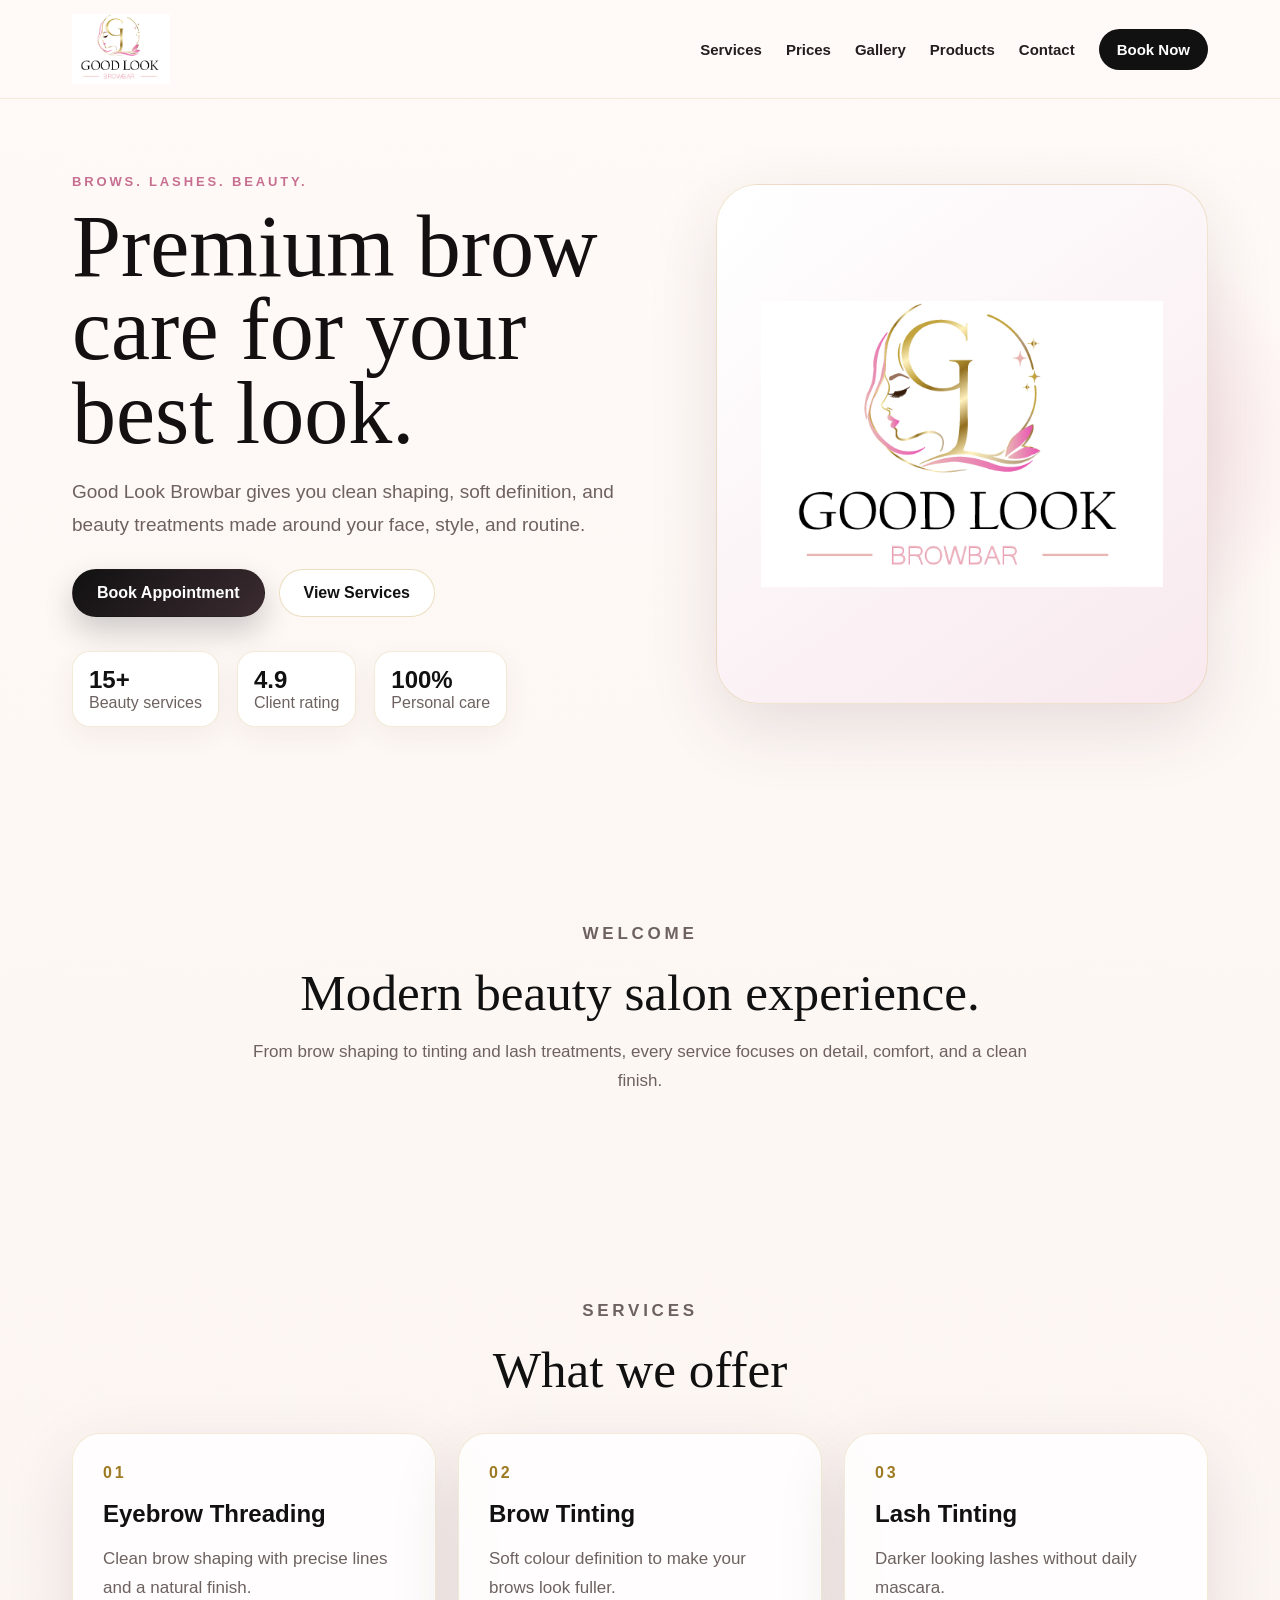
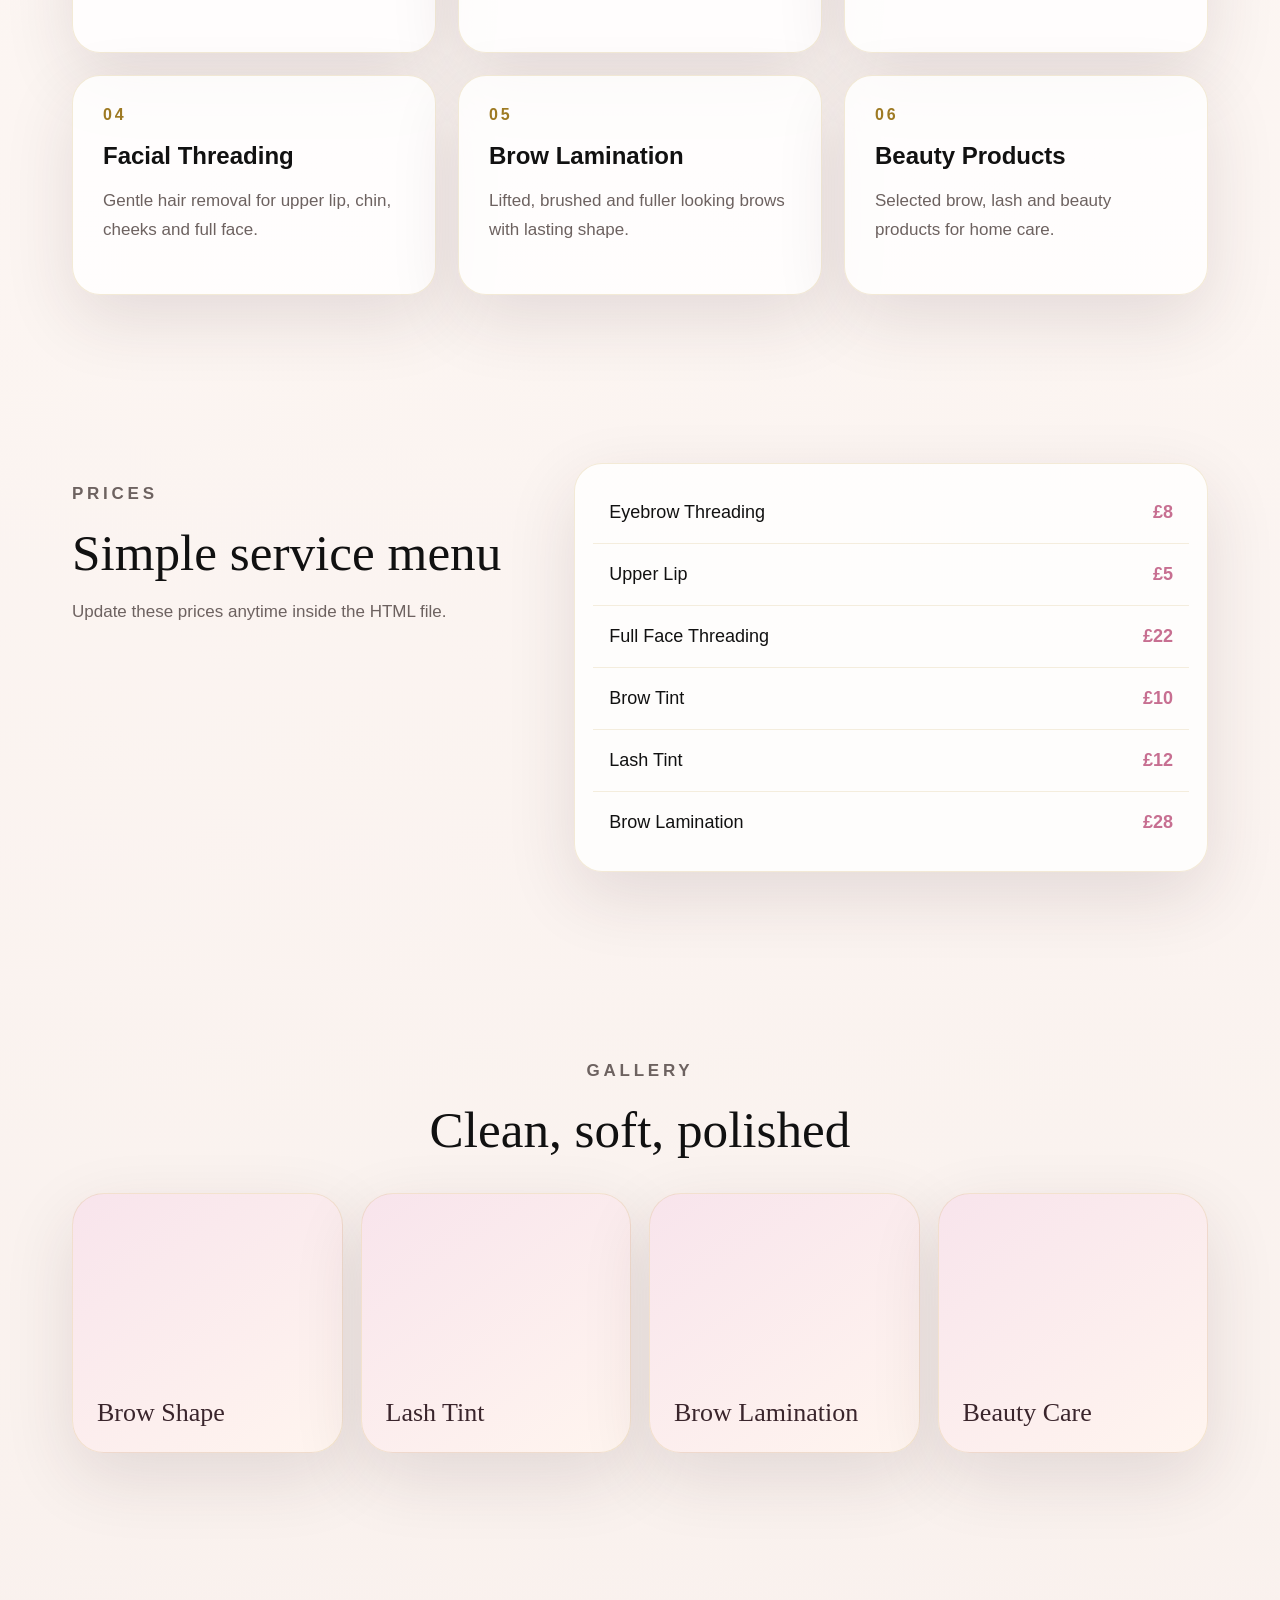
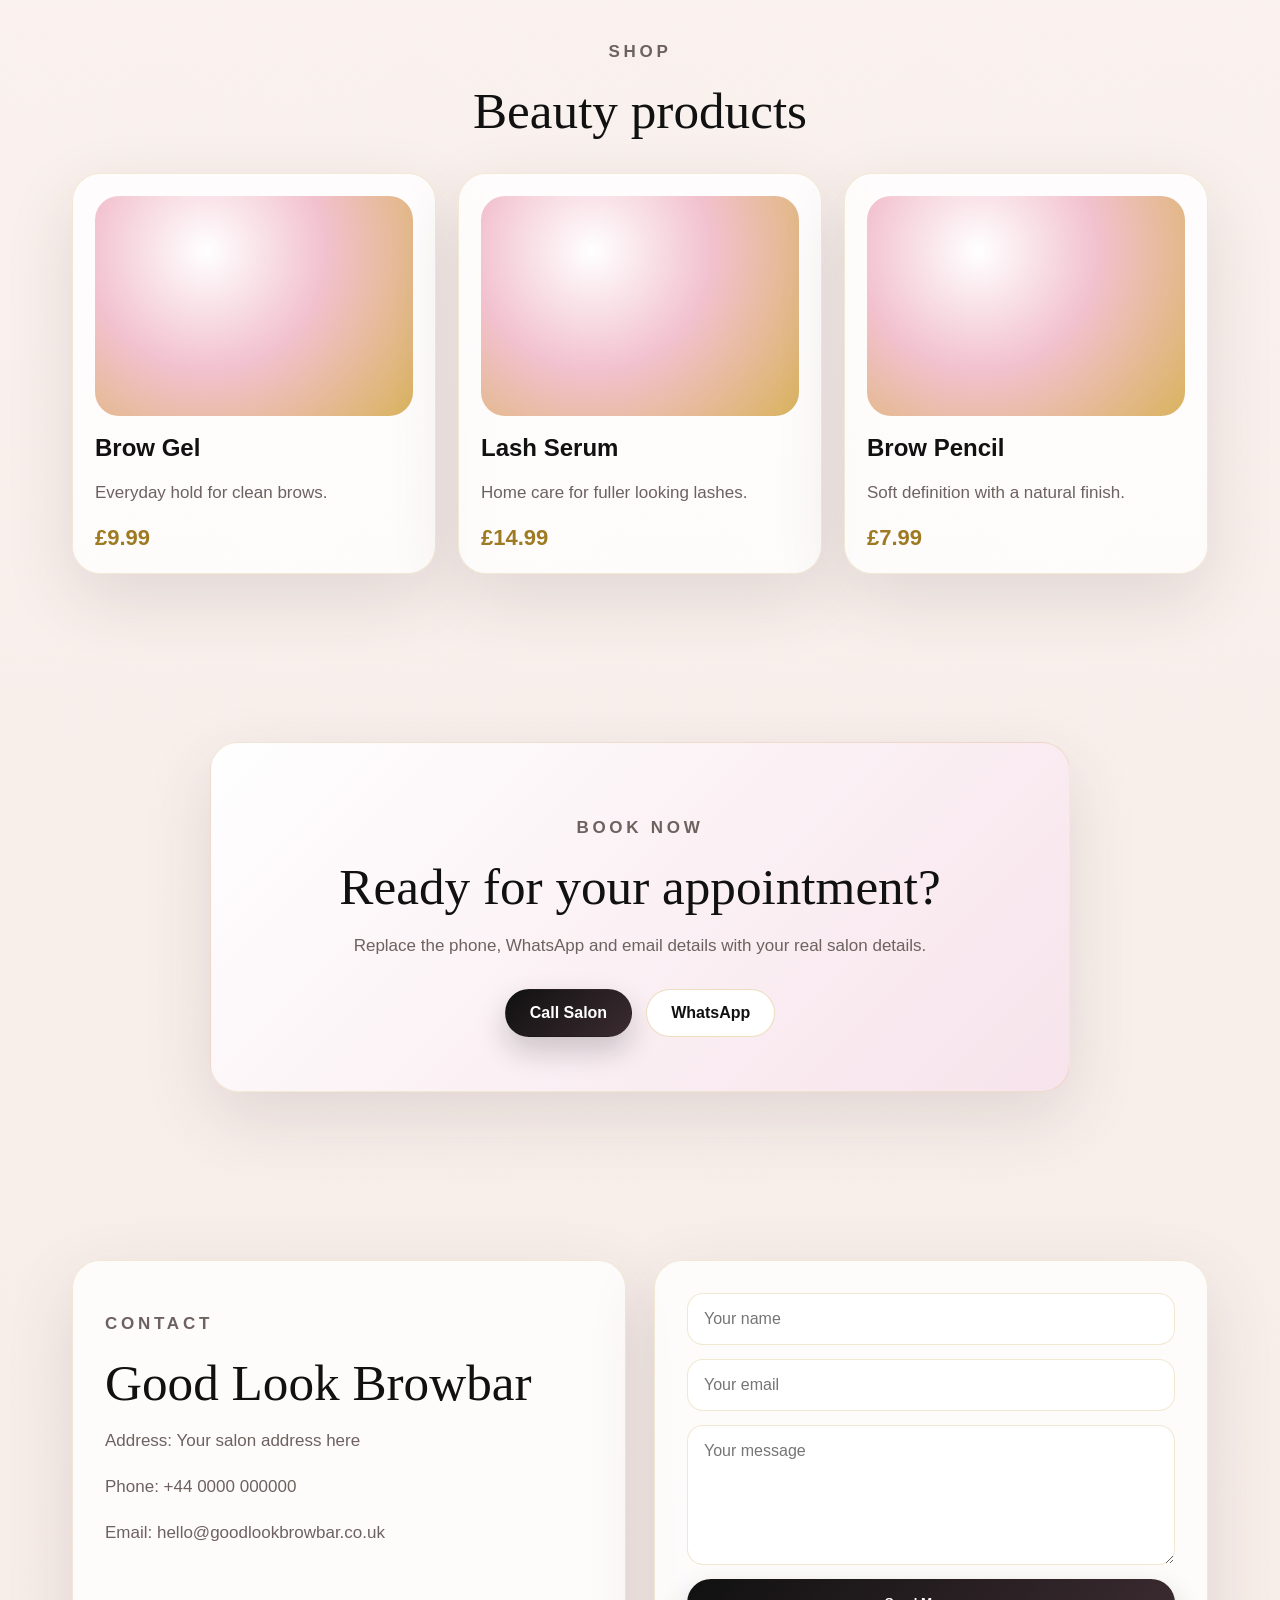
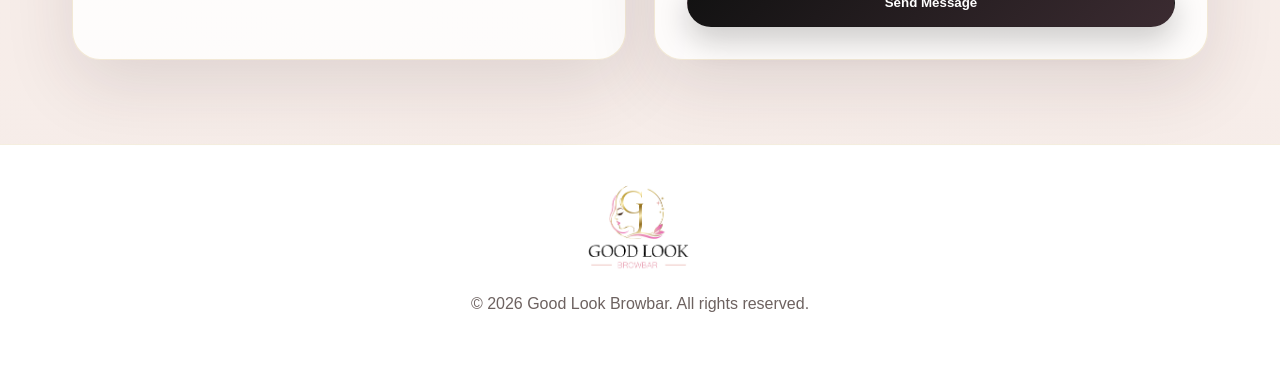
==== index.html @ 424c2d7d "Add files via upload" ====
<!doctype html>
<html lang="en">
<head>
  <meta charset="utf-8" />
  <meta name="viewport" content="width=device-width, initial-scale=1" />
  <title>Good Look Browbar | Brows, Beauty & Lash Services</title>
  <meta name="description" content="Good Look Browbar offers premium brow, lash, threading, tinting and beauty services in a modern salon setting." />
  <meta name="theme-color" content="#f4e8ec" />
  <link rel="icon" href="assets/logo.png" />
  <link rel="stylesheet" href="style.css" />
</head>
<body>
  <header class="site-header" id="top">
    <nav class="nav">
      <a class="brand" href="#top" aria-label="Good Look Browbar home">
        <img src="assets/logo.png" alt="Good Look Browbar logo" />
      </a>
      <button class="menu-btn" id="menuBtn" aria-label="Open menu">☰</button>
      <div class="nav-links" id="navLinks">
        <a href="#services">Services</a>
        <a href="#pricing">Prices</a>
        <a href="#gallery">Gallery</a>
        <a href="#products">Products</a>
        <a href="#contact">Contact</a>
        <a class="nav-cta" href="#booking">Book Now</a>
      </div>
    </nav>
  </header>

  <main>
    <section class="hero">
      <div class="hero-content reveal">
        <p class="eyebrow">Brows. Lashes. Beauty.</p>
        <h1>Premium brow care for your best look.</h1>
        <p class="hero-text">Good Look Browbar gives you clean shaping, soft definition, and beauty treatments made around your face, style, and routine.</p>
        <div class="hero-actions">
          <a class="btn primary" href="#booking">Book Appointment</a>
          <a class="btn secondary" href="#services">View Services</a>
        </div>
        <div class="stats">
          <span><strong>15+</strong> Beauty services</span>
          <span><strong>4.9</strong> Client rating</span>
          <span><strong>100%</strong> Personal care</span>
        </div>
      </div>
      <div class="hero-card reveal">
        <img src="assets/logo.png" alt="Good Look Browbar brand mark" />
        <div class="shine"></div>
      </div>
    </section>

    <section class="section intro reveal">
      <p class="section-tag">Welcome</p>
      <h2>Modern beauty salon experience.</h2>
      <p>From brow shaping to tinting and lash treatments, every service focuses on detail, comfort, and a clean finish.</p>
    </section>

    <section class="section" id="services">
      <div class="section-head reveal">
        <p class="section-tag">Services</p>
        <h2>What we offer</h2>
      </div>
      <div class="cards service-grid">
        <article class="card reveal"><span>01</span><h3>Eyebrow Threading</h3><p>Clean brow shaping with precise lines and a natural finish.</p></article>
        <article class="card reveal"><span>02</span><h3>Brow Tinting</h3><p>Soft colour definition to make your brows look fuller.</p></article>
        <article class="card reveal"><span>03</span><h3>Lash Tinting</h3><p>Darker looking lashes without daily mascara.</p></article>
        <article class="card reveal"><span>04</span><h3>Facial Threading</h3><p>Gentle hair removal for upper lip, chin, cheeks and full face.</p></article>
        <article class="card reveal"><span>05</span><h3>Brow Lamination</h3><p>Lifted, brushed and fuller looking brows with lasting shape.</p></article>
        <article class="card reveal"><span>06</span><h3>Beauty Products</h3><p>Selected brow, lash and beauty products for home care.</p></article>
      </div>
    </section>

    <section class="section split" id="pricing">
      <div class="reveal">
        <p class="section-tag">Prices</p>
        <h2>Simple service menu</h2>
        <p>Update these prices anytime inside the HTML file.</p>
      </div>
      <div class="price-list reveal">
        <div><span>Eyebrow Threading</span><strong>£8</strong></div>
        <div><span>Upper Lip</span><strong>£5</strong></div>
        <div><span>Full Face Threading</span><strong>£22</strong></div>
        <div><span>Brow Tint</span><strong>£10</strong></div>
        <div><span>Lash Tint</span><strong>£12</strong></div>
        <div><span>Brow Lamination</span><strong>£28</strong></div>
      </div>
    </section>

    <section class="section" id="gallery">
      <div class="section-head reveal">
        <p class="section-tag">Gallery</p>
        <h2>Clean, soft, polished</h2>
      </div>
      <div class="gallery-grid">
        <div class="gallery-item reveal">Brow Shape</div>
        <div class="gallery-item reveal">Lash Tint</div>
        <div class="gallery-item reveal">Brow Lamination</div>
        <div class="gallery-item reveal">Beauty Care</div>
      </div>
    </section>

    <section class="section products" id="products">
      <div class="section-head reveal">
        <p class="section-tag">Shop</p>
        <h2>Beauty products</h2>
      </div>
      <div class="cards product-grid">
        <article class="product reveal"><div></div><h3>Brow Gel</h3><p>Everyday hold for clean brows.</p><strong>£9.99</strong></article>
        <article class="product reveal"><div></div><h3>Lash Serum</h3><p>Home care for fuller looking lashes.</p><strong>£14.99</strong></article>
        <article class="product reveal"><div></div><h3>Brow Pencil</h3><p>Soft definition with a natural finish.</p><strong>£7.99</strong></article>
      </div>
    </section>

    <section class="section booking" id="booking">
      <div class="booking-box reveal">
        <p class="section-tag">Book now</p>
        <h2>Ready for your appointment?</h2>
        <p>Replace the phone, WhatsApp and email details with your real salon details.</p>
        <div class="booking-actions">
          <a class="btn primary" href="tel:+440000000000">Call Salon</a>
          <a class="btn secondary" href="https://wa.me/440000000000">WhatsApp</a>
        </div>
      </div>
    </section>

    <section class="section contact" id="contact">
      <div class="contact-card reveal">
        <p class="section-tag">Contact</p>
        <h2>Good Look Browbar</h2>
        <p>Address: Your salon address here</p>
        <p>Phone: +44 0000 000000</p>
        <p>Email: hello@goodlookbrowbar.co.uk</p>
      </div>
      <form class="contact-form reveal">
        <input type="text" placeholder="Your name" aria-label="Your name" />
        <input type="email" placeholder="Your email" aria-label="Your email" />
        <textarea placeholder="Your message" aria-label="Your message"></textarea>
        <button class="btn primary" type="button">Send Message</button>
      </form>
    </section>
  </main>

  <footer>
    <img src="assets/logo.png" alt="Good Look Browbar logo" />
    <p>© <span id="year"></span> Good Look Browbar. All rights reserved.</p>
  </footer>

  <script src="script.js"></script>
</body>
</html>
---- style.css ----
:root{
  --bg:#fffaf7;
  --cream:#f6ece8;
  --rose:#e9a8bc;
  --rose-dark:#c76f91;
  --gold:#c8a34d;
  --gold-dark:#9e7a23;
  --ink:#111111;
  --muted:#6d6260;
  --card:#ffffffcc;
  --shadow:0 24px 70px rgba(60,30,40,.12);
  --radius:28px;
}
*{box-sizing:border-box}
html{scroll-behavior:smooth}
body{margin:0;font-family:Inter,Arial,sans-serif;color:var(--ink);background:linear-gradient(180deg,var(--bg),var(--cream));overflow-x:hidden}
a{text-decoration:none;color:inherit}
.site-header{position:sticky;top:0;z-index:20;background:rgba(255,250,247,.84);backdrop-filter:blur(18px);border-bottom:1px solid rgba(200,163,77,.18)}
.nav{max-width:1180px;margin:auto;display:flex;align-items:center;justify-content:space-between;padding:14px 22px}
.brand img{height:70px;width:auto;display:block}
.nav-links{display:flex;align-items:center;gap:24px;font-size:15px;font-weight:600}
.nav-links a{transition:.25s;color:#251d1f}
.nav-links a:hover{color:var(--rose-dark)}
.nav-cta{background:var(--ink);color:white!important;padding:12px 18px;border-radius:999px}
.menu-btn{display:none;background:none;border:0;font-size:28px}
.hero{max-width:1180px;margin:auto;min-height:720px;display:grid;grid-template-columns:1.1fr .9fr;gap:42px;align-items:center;padding:60px 22px 90px;position:relative}
.hero:before{content:"";position:absolute;width:420px;height:420px;border-radius:50%;background:radial-gradient(circle,rgba(233,168,188,.32),transparent 68%);right:-100px;top:130px;z-index:-1}
.eyebrow,.section-tag{letter-spacing:.22em;text-transform:uppercase;color:var(--rose-dark);font-size:13px;font-weight:800}
h1{font-family:Georgia,serif;font-size:clamp(46px,7vw,88px);line-height:.95;margin:16px 0;color:#140f10;font-weight:500}
.hero-text{max-width:620px;font-size:19px;line-height:1.75;color:var(--muted)}
.hero-actions,.booking-actions{display:flex;gap:14px;flex-wrap:wrap;margin-top:28px}
.btn{display:inline-flex;align-items:center;justify-content:center;min-height:48px;padding:0 24px;border-radius:999px;font-weight:800;border:1px solid transparent;cursor:pointer}
.btn.primary{background:linear-gradient(135deg,var(--ink),#3b2b31);color:#fff;box-shadow:0 14px 30px rgba(17,17,17,.2)}
.btn.secondary{background:#fff;color:var(--ink);border-color:rgba(200,163,77,.35)}
.stats{display:flex;gap:18px;flex-wrap:wrap;margin-top:34px;color:var(--muted)}
.stats span{background:#fff;border:1px solid rgba(200,163,77,.22);border-radius:18px;padding:14px 16px;box-shadow:0 10px 28px rgba(60,30,40,.06)}
.stats strong{color:var(--ink);display:block;font-size:24px}
.hero-card{position:relative;background:linear-gradient(145deg,#fff,#f8e9ee);border-radius:42px;min-height:520px;display:grid;place-items:center;box-shadow:var(--shadow);border:1px solid rgba(200,163,77,.28);overflow:hidden}
.hero-card img{width:min(420px,82%);position:relative;z-index:2}
.shine{position:absolute;width:220px;height:120%;background:linear-gradient(90deg,transparent,rgba(255,255,255,.65),transparent);transform:rotate(22deg);animation:shine 4s infinite;left:-40%}
@keyframes shine{0%{left:-60%}55%,100%{left:120%}}
.section{max-width:1180px;margin:auto;padding:84px 22px}
.intro{text-align:center;max-width:820px}
.intro h2,.section h2{font-family:Georgia,serif;font-size:clamp(34px,4vw,58px);font-weight:500;line-height:1.05;margin:10px 0 18px}
.intro p,.section p{color:var(--muted);font-size:17px;line-height:1.7}
.section-head{text-align:center;margin-bottom:36px}
.cards{display:grid;gap:22px}
.service-grid{grid-template-columns:repeat(3,1fr)}
.card,.product,.contact-card,.contact-form,.booking-box,.price-list{background:var(--card);border:1px solid rgba(200,163,77,.22);border-radius:var(--radius);box-shadow:var(--shadow)}
.card{padding:30px;min-height:220px;transition:.25s}
.card:hover,.product:hover{transform:translateY(-6px)}
.card span{color:var(--gold-dark);font-weight:900;letter-spacing:.18em}
.card h3,.product h3{font-size:24px;margin:18px 0 8px}
.split{display:grid;grid-template-columns:.85fr 1.15fr;gap:34px;align-items:start}
.price-list{padding:18px}
.price-list div{display:flex;justify-content:space-between;gap:20px;padding:20px 16px;border-bottom:1px solid rgba(200,163,77,.18);font-size:18px}
.price-list div:last-child{border-bottom:0}
.price-list strong{color:var(--rose-dark)}
.gallery-grid{display:grid;grid-template-columns:repeat(4,1fr);gap:18px}
.gallery-item{min-height:260px;border-radius:32px;background:linear-gradient(145deg,#f8e4ec,#fff5ef);display:grid;place-items:end start;padding:24px;font-family:Georgia,serif;font-size:26px;color:#3a252c;box-shadow:var(--shadow);border:1px solid rgba(200,163,77,.2)}
.product-grid{grid-template-columns:repeat(3,1fr)}
.product{padding:22px}
.product div{height:220px;border-radius:24px;background:radial-gradient(circle at 35% 25%,#fff,#f2c1cf 45%,#d9b35d);margin-bottom:18px}
.product strong{font-size:22px;color:var(--gold-dark)}
.booking{text-align:center}
.booking-box{padding:54px;max-width:860px;margin:auto;background:linear-gradient(135deg,#fff,#f7e3eb)}
.booking-actions{justify-content:center}
.contact{display:grid;grid-template-columns:1fr 1fr;gap:28px}
.contact-card,.contact-form{padding:32px}
.contact-form{display:grid;gap:14px}
input,textarea{width:100%;border:1px solid rgba(200,163,77,.25);border-radius:16px;padding:16px;font:inherit;background:#fff}
textarea{min-height:140px;resize:vertical}
footer{text-align:center;padding:40px 22px;background:#fff;border-top:1px solid rgba(200,163,77,.18)}
footer img{height:90px}
footer p{color:var(--muted)}
.reveal{opacity:0;transform:translateY(24px);transition:opacity .7s ease,transform .7s ease}
.reveal.show{opacity:1;transform:none}
@media (max-width:900px){
  .menu-btn{display:block}
  .nav-links{position:absolute;left:18px;right:18px;top:92px;display:none;flex-direction:column;background:white;border-radius:22px;padding:22px;box-shadow:var(--shadow)}
  .nav-links.open{display:flex}
  .hero,.split,.contact{grid-template-columns:1fr}
  .hero{min-height:auto;padding-top:34px}
  .hero-card{min-height:380px}
  .service-grid,.product-grid,.gallery-grid{grid-template-columns:1fr}
  .brand img{height:58px}
}
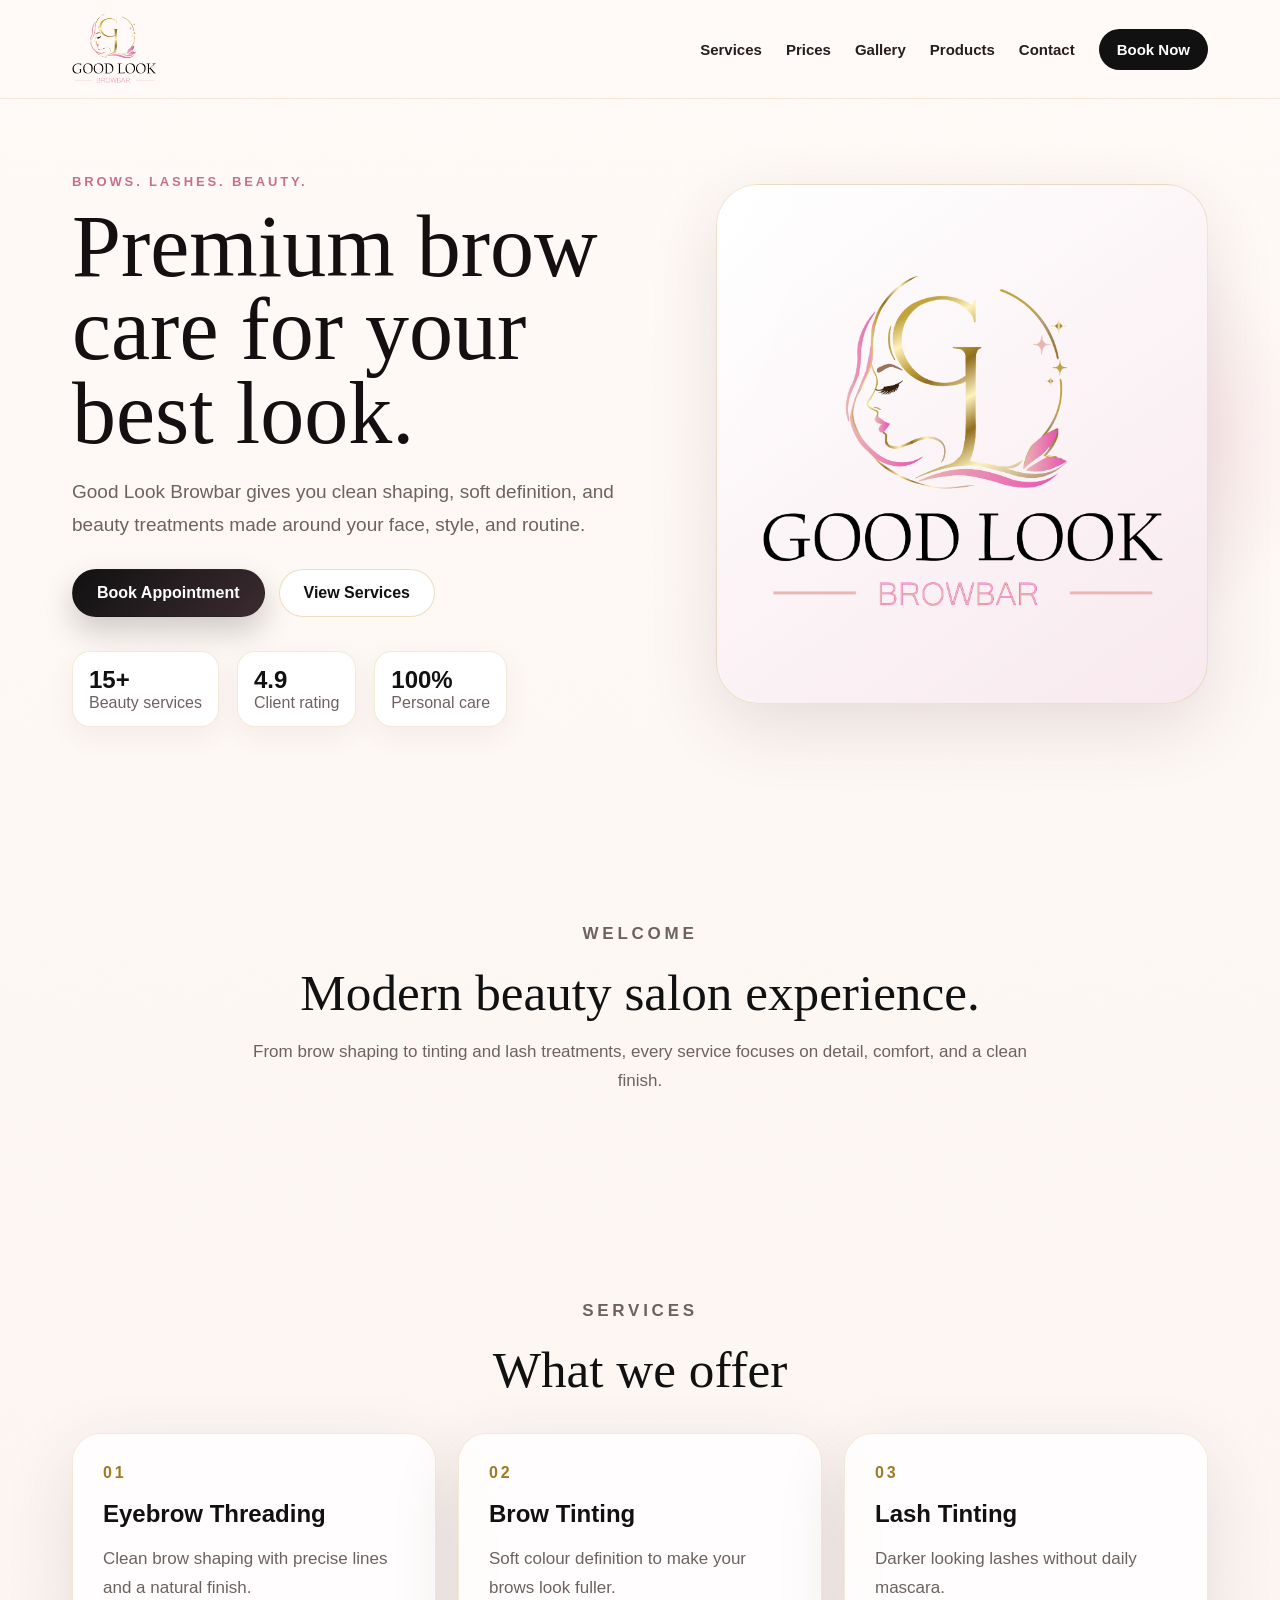
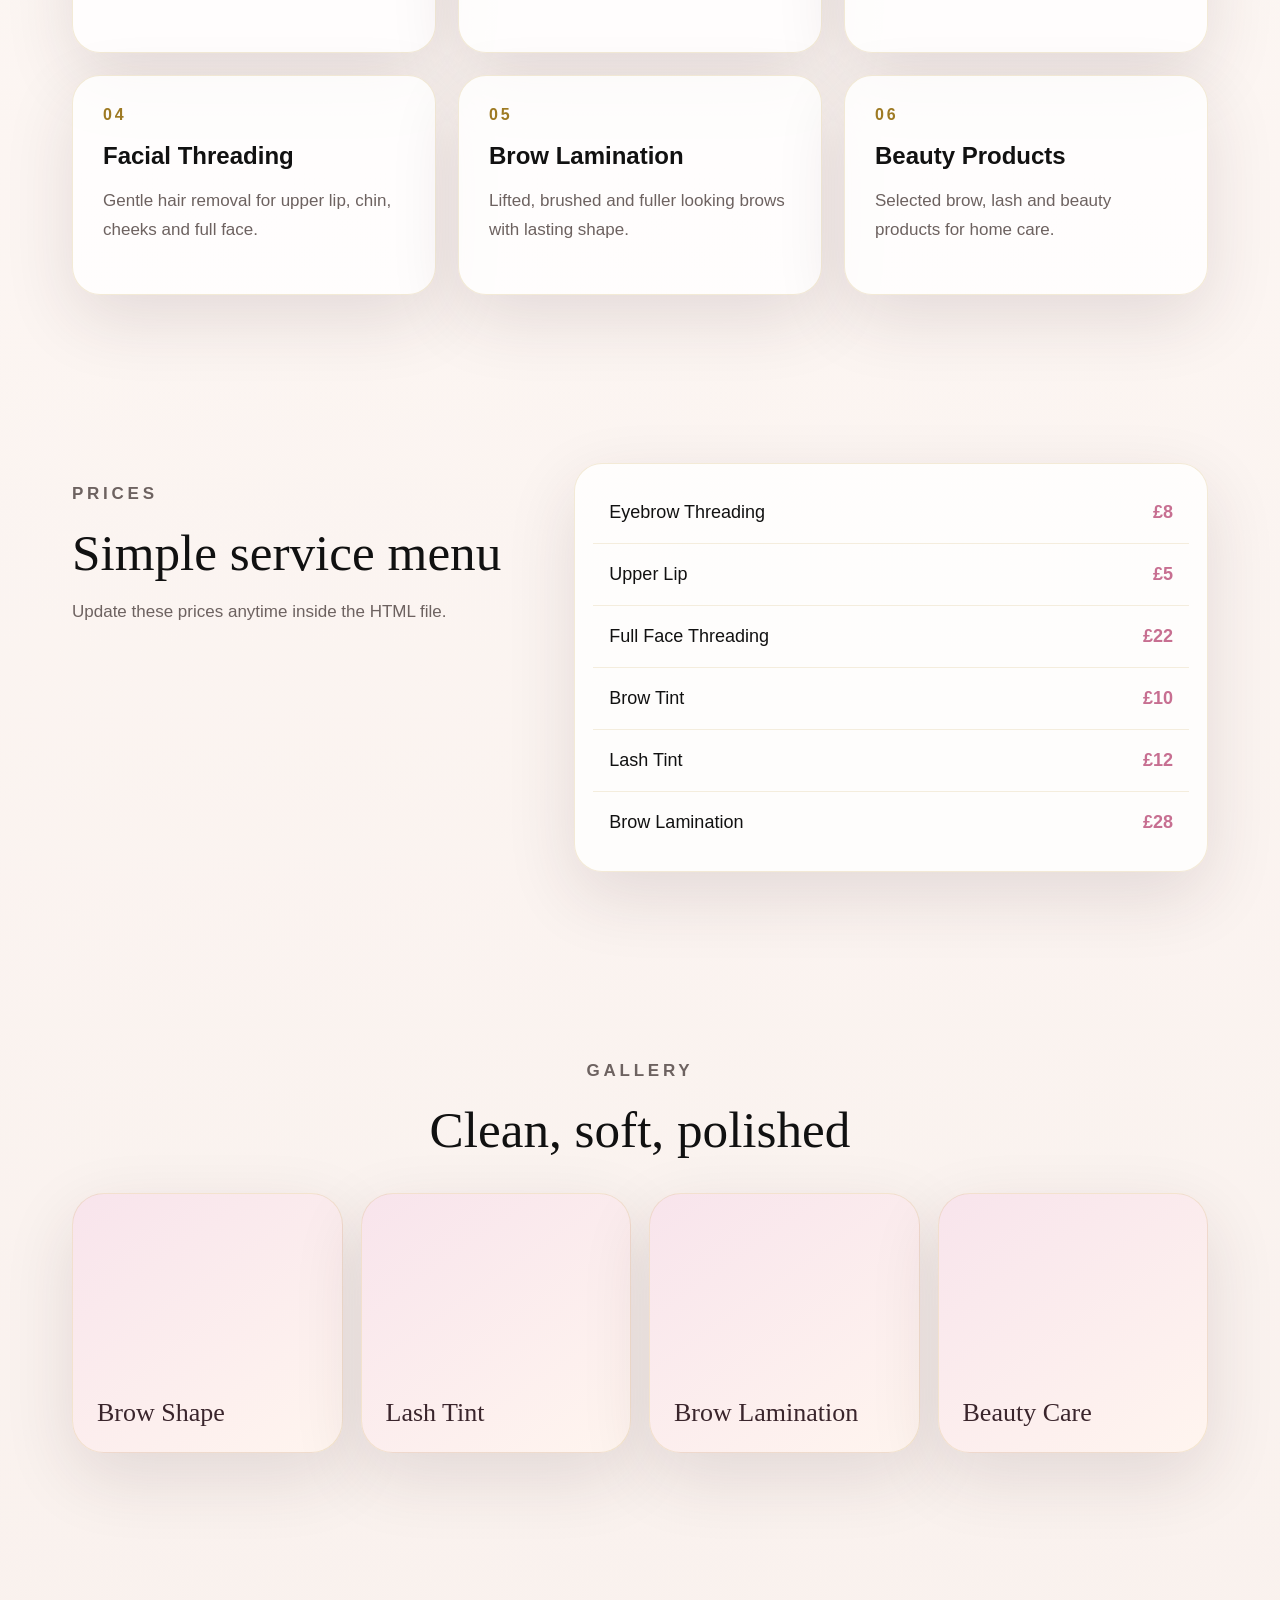
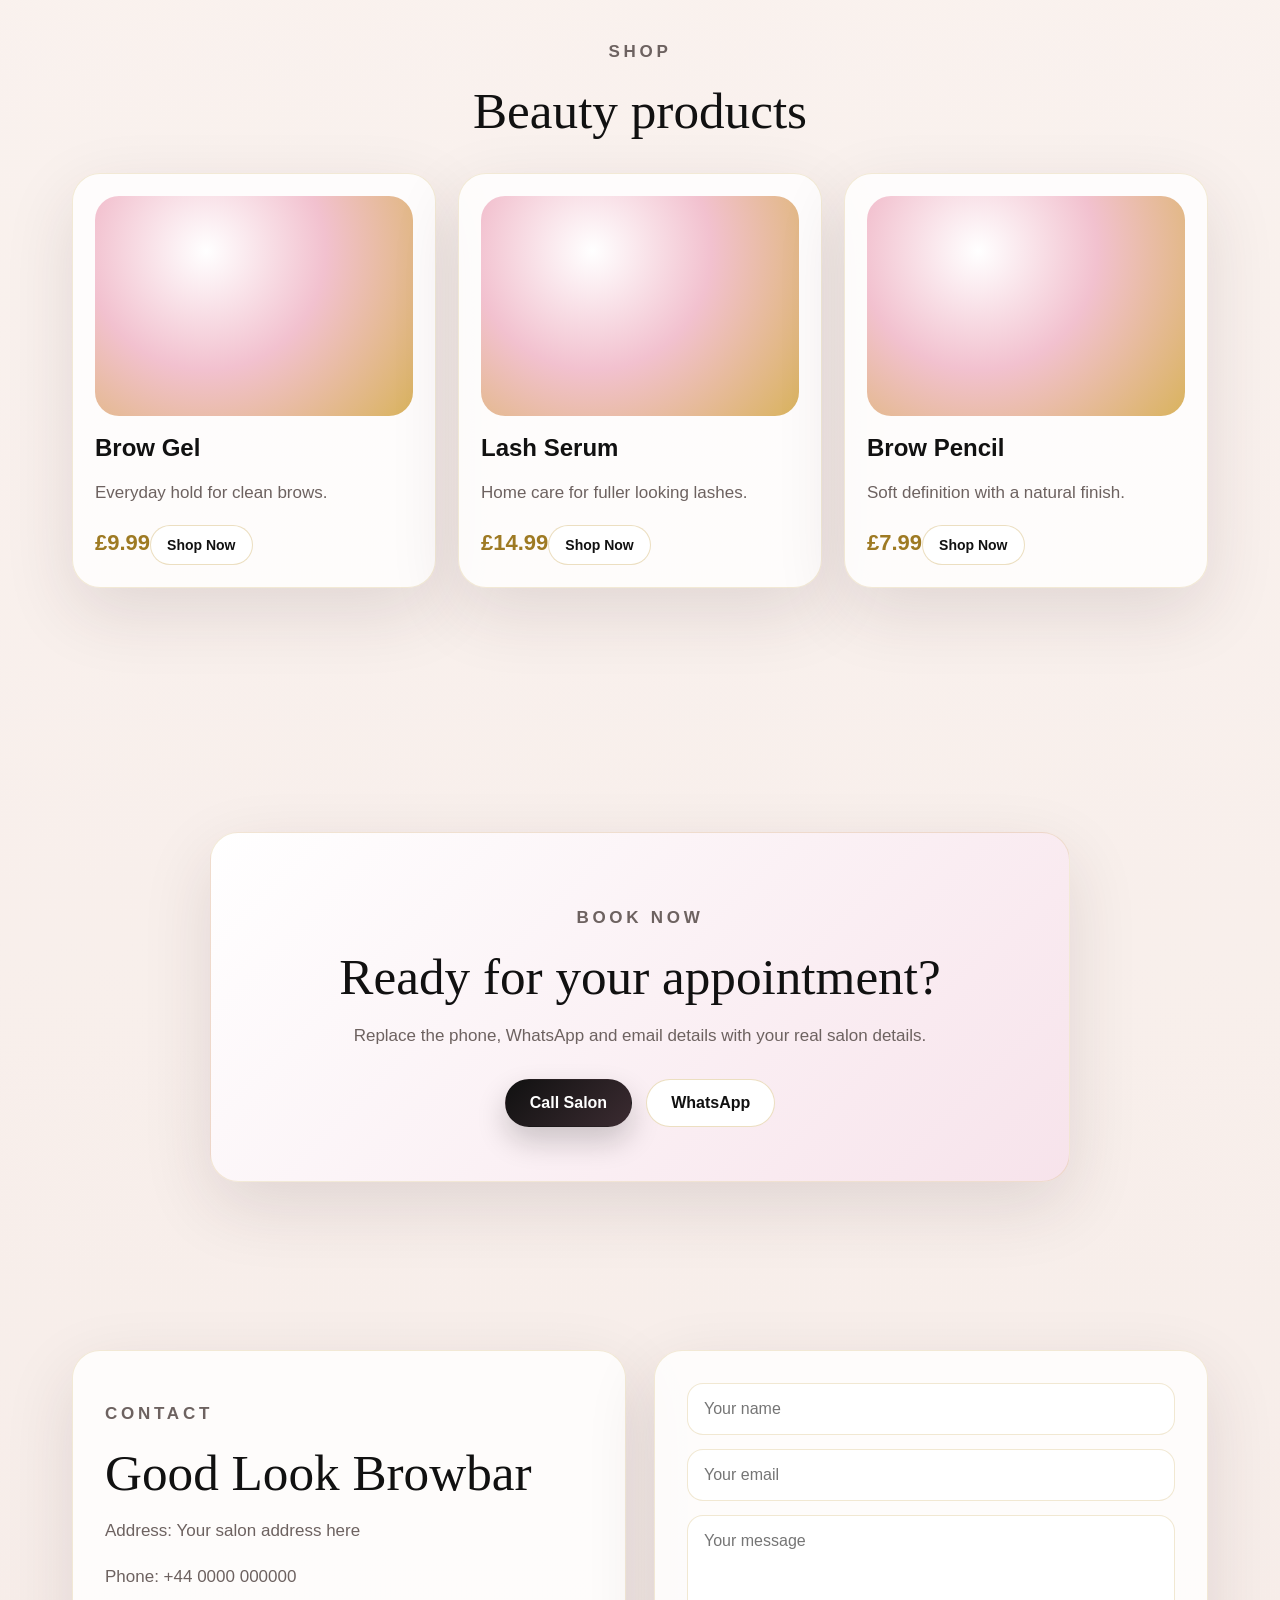
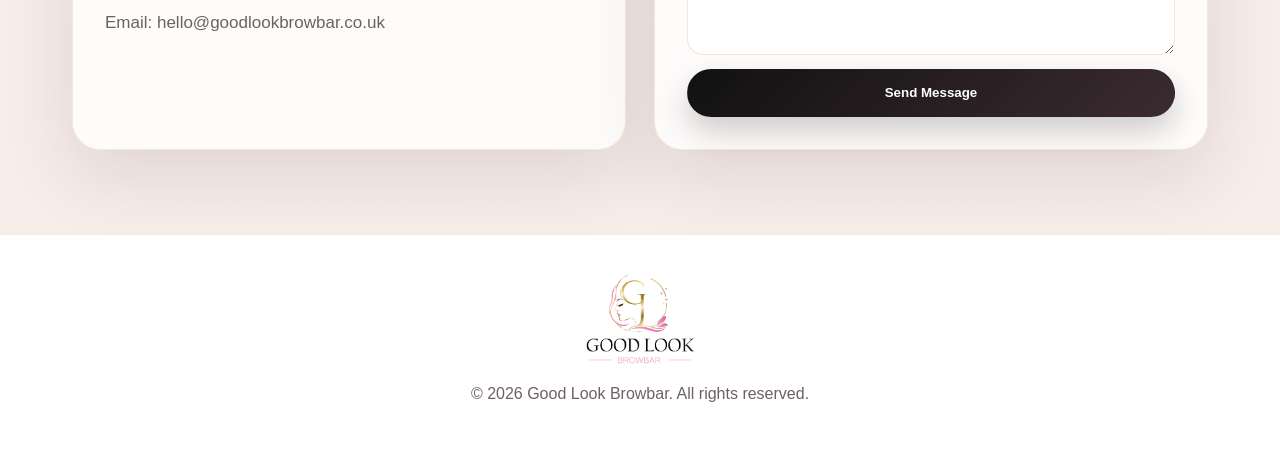
==== commit f20797a2: "Add files via upload" ====
--- a/index.html
+++ b/index.html
@@ -20,7 +20,7 @@
         <a href="#services">Services</a>
         <a href="#pricing">Prices</a>
         <a href="#gallery">Gallery</a>
-        <a href="#products">Products</a>
+        <a href="products.html">Products</a>
         <a href="#contact">Contact</a>
         <a class="nav-cta" href="#booking">Book Now</a>
       </div>
@@ -105,10 +105,11 @@
         <h2>Beauty products</h2>
       </div>
       <div class="cards product-grid">
-        <article class="product reveal"><div></div><h3>Brow Gel</h3><p>Everyday hold for clean brows.</p><strong>£9.99</strong></article>
-        <article class="product reveal"><div></div><h3>Lash Serum</h3><p>Home care for fuller looking lashes.</p><strong>£14.99</strong></article>
-        <article class="product reveal"><div></div><h3>Brow Pencil</h3><p>Soft definition with a natural finish.</p><strong>£7.99</strong></article>
+        <article class="product reveal"><div></div><h3>Brow Gel</h3><p>Everyday hold for clean brows.</p><strong>£9.99</strong><a class="btn secondary small" href="products.html">Shop Now</a></article>
+        <article class="product reveal"><div></div><h3>Lash Serum</h3><p>Home care for fuller looking lashes.</p><strong>£14.99</strong><a class="btn secondary small" href="products.html">Shop Now</a></article>
+        <article class="product reveal"><div></div><h3>Brow Pencil</h3><p>Soft definition with a natural finish.</p><strong>£7.99</strong><a class="btn secondary small" href="products.html">Shop Now</a></article>
       </div>
+      <div class="center reveal"><a class="btn primary" href="products.html">View Full Shop</a></div>
     </section>
 
     <section class="section booking" id="booking">
--- a/style.css
+++ b/style.css
@@ -85,3 +85,12 @@
   .service-grid,.product-grid,.gallery-grid{grid-template-columns:1fr}
   .brand img{height:58px}
 }
+.page-hero{max-width:980px;margin:auto;text-align:center;padding:90px 22px 34px}
+.page-hero h1{font-size:clamp(42px,6vw,72px)}
+.center{text-align:center;margin-top:28px}.small{min-height:40px;padding:0 16px;font-size:14px}.full{width:100%}
+.shop-layout{display:grid;grid-template-columns:1fr 380px;gap:26px;align-items:start}.shop-grid{grid-template-columns:repeat(2,1fr)}
+.product-image{display:grid;place-items:center;text-align:center;color:#6b3c4d;font-weight:900;letter-spacing:.08em;text-transform:uppercase}
+.cart-panel,.admin-card{background:var(--card);border:1px solid rgba(200,163,77,.22);border-radius:var(--radius);box-shadow:var(--shadow);padding:24px}.cart-panel{position:sticky;top:110px}
+.cart-items{display:grid;gap:12px;margin:18px 0}.empty{background:#fff;border-radius:16px;padding:16px}.cart-line{display:flex;align-items:center;justify-content:space-between;gap:12px;background:#fff;border:1px solid rgba(200,163,77,.18);border-radius:18px;padding:14px}.cart-line span{display:block;color:var(--muted);font-size:14px;margin-top:4px}.cart-line button,.table-btn{border:0;background:#f7e3eb;border-radius:999px;width:34px;height:34px;font-size:18px;cursor:pointer}.coupon-row{display:grid;grid-template-columns:1fr auto;gap:10px}.coupon-help{font-size:13px!important;margin:8px 0 14px}.cart-totals{display:grid;gap:10px;margin:16px 0}.cart-totals div{display:flex;justify-content:space-between;border-bottom:1px solid rgba(200,163,77,.18);padding-bottom:9px}.checkout-form,.admin-form{display:grid;gap:12px}.checkout-form h3{margin-top:18px}.bank-box{background:#fff6f8;border:1px solid rgba(233,168,188,.55);border-radius:18px;padding:14px}.bank-box p{margin:4px 0;font-size:14px!important}.agree{display:flex;gap:10px;align-items:flex-start;color:var(--muted);font-size:14px}.agree input{width:auto;margin-top:4px}.form-message{font-weight:800;color:var(--rose-dark)}
+.admin-grid{display:grid;grid-template-columns:.8fr 1.2fr;gap:24px}.admin-card.wide{grid-column:1/-1}.table-wrap{overflow:auto}table{width:100%;border-collapse:collapse;background:#fff;border-radius:18px;overflow:hidden}th,td{padding:14px;border-bottom:1px solid rgba(200,163,77,.18);text-align:left;vertical-align:top}th{background:#fff6f8;color:#6b3c4d}small{color:var(--muted)}.pill{display:inline-flex;padding:6px 12px;background:#f7e3eb;border-radius:999px;color:#9e4766;font-weight:800}.table-btn{width:auto;padding:0 14px;font-size:13px;font-weight:800}
+@media (max-width:1000px){.shop-layout,.admin-grid{grid-template-columns:1fr}.shop-grid{grid-template-columns:1fr}.cart-panel{position:static}}
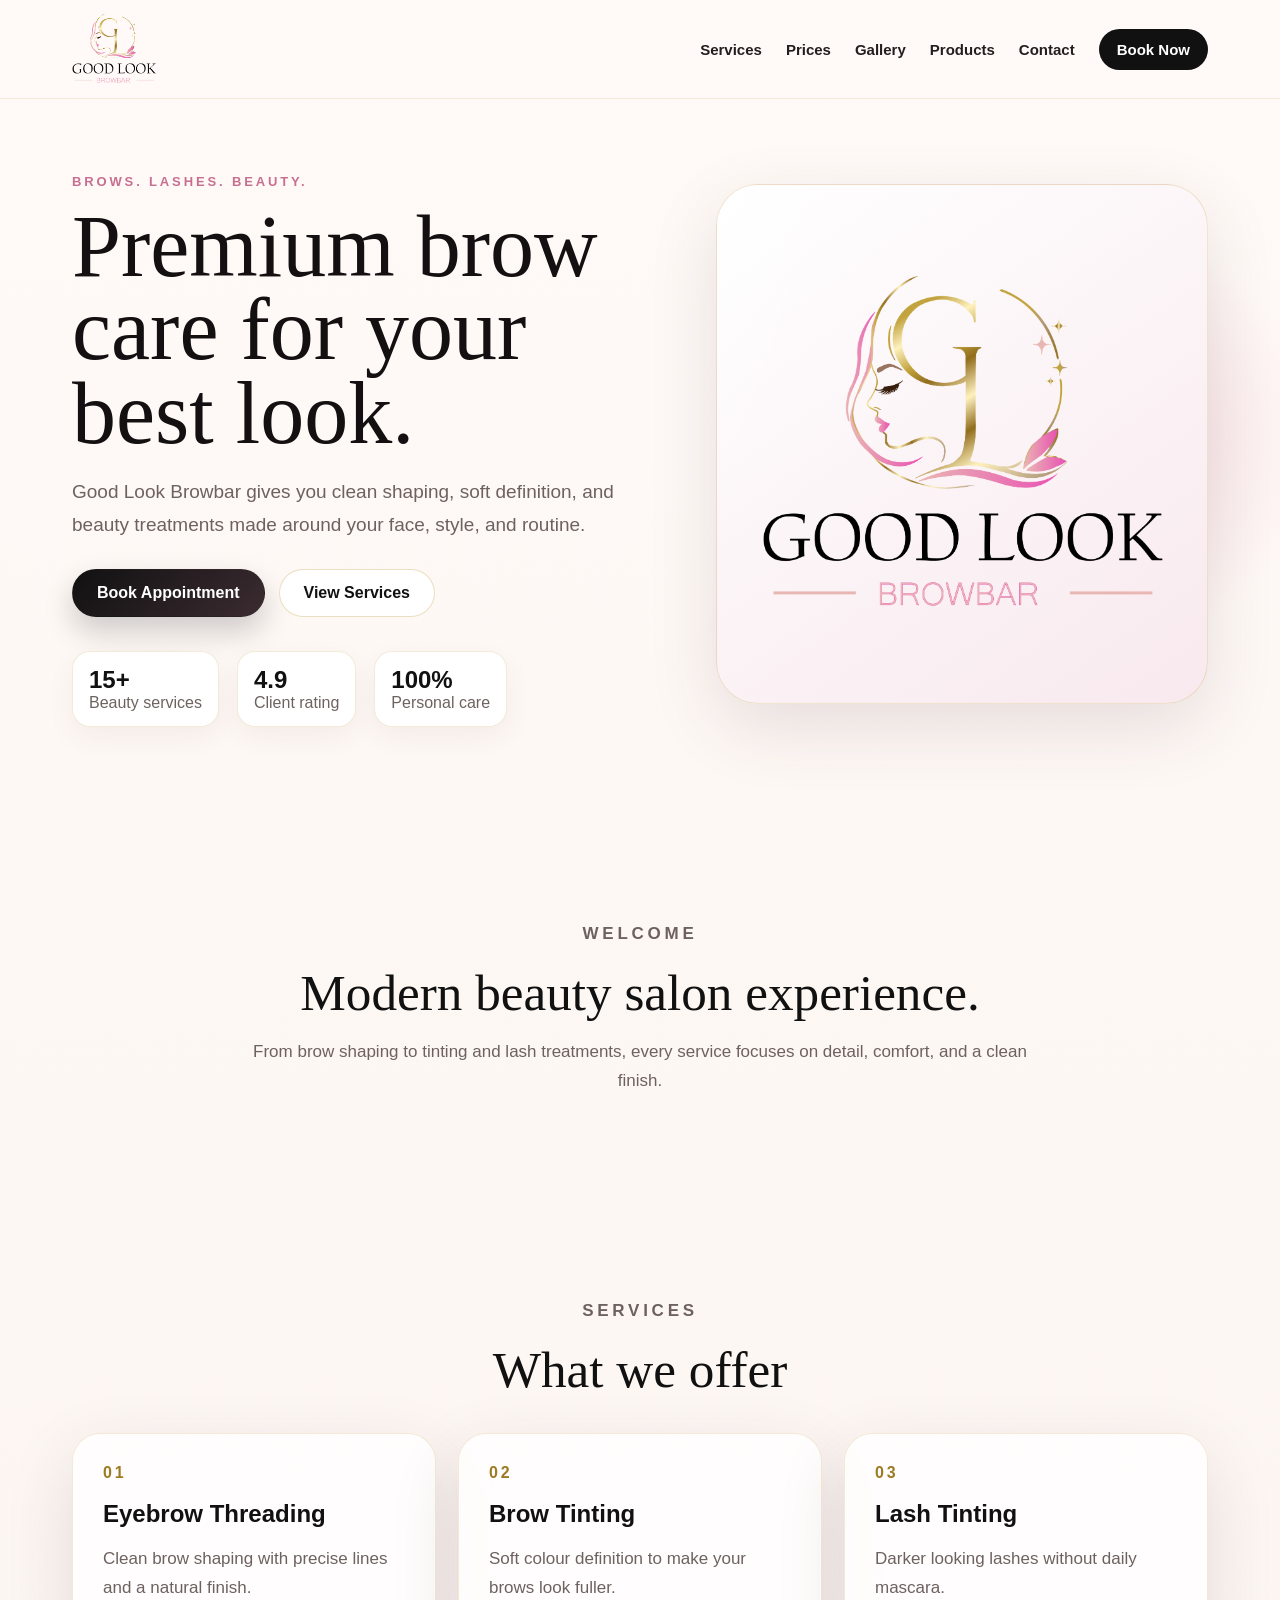
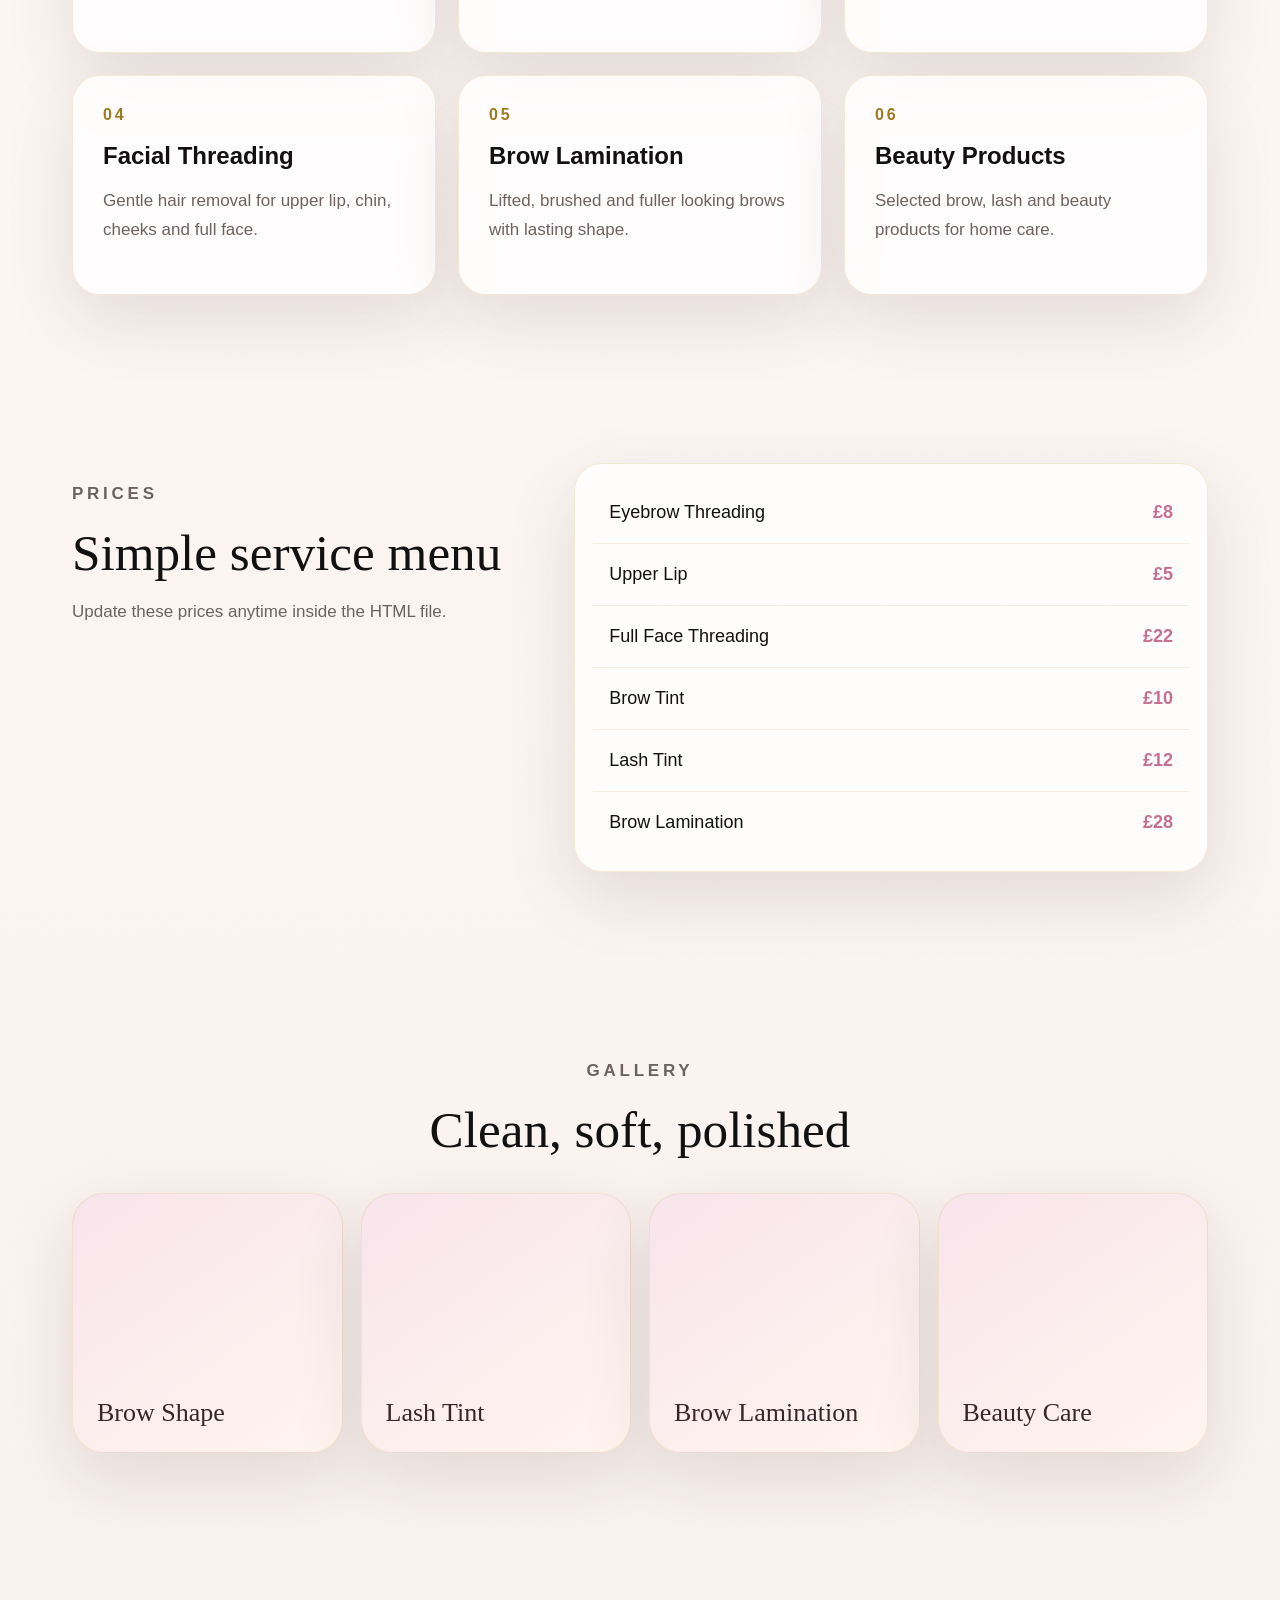
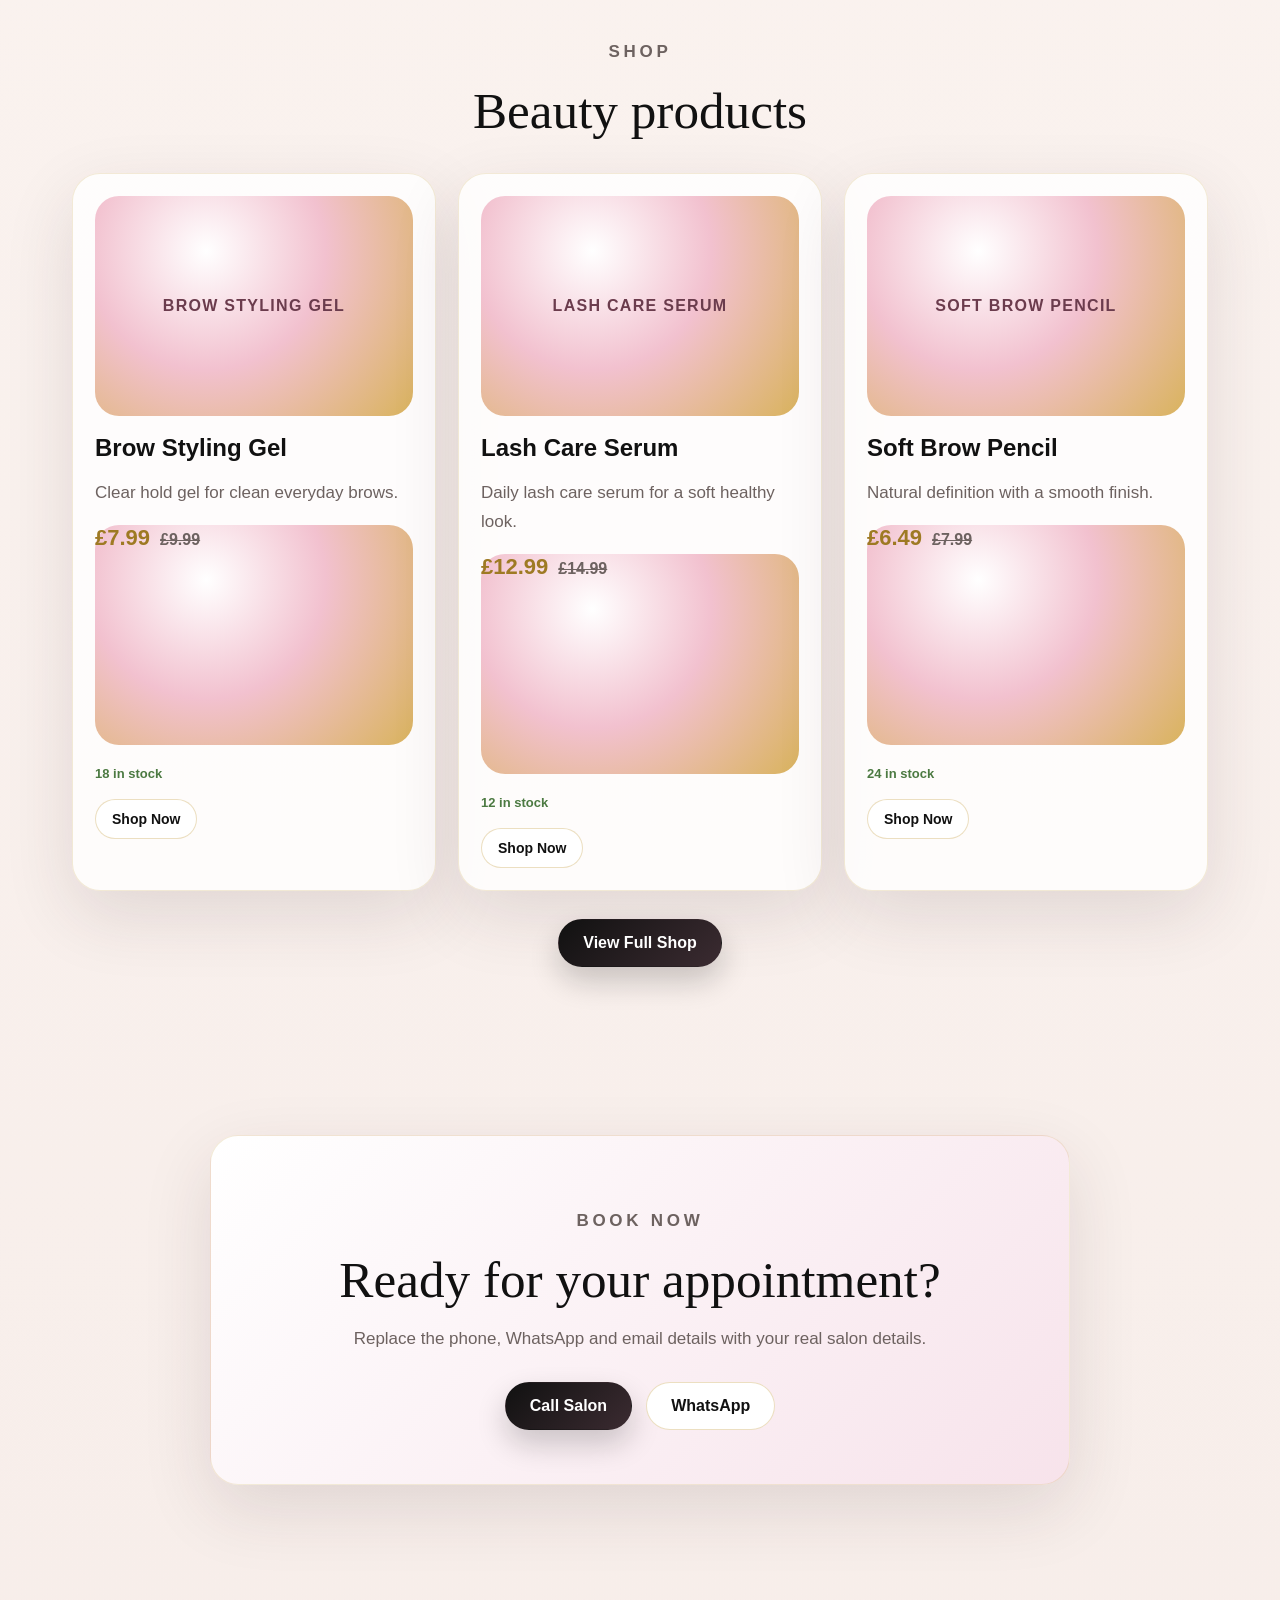
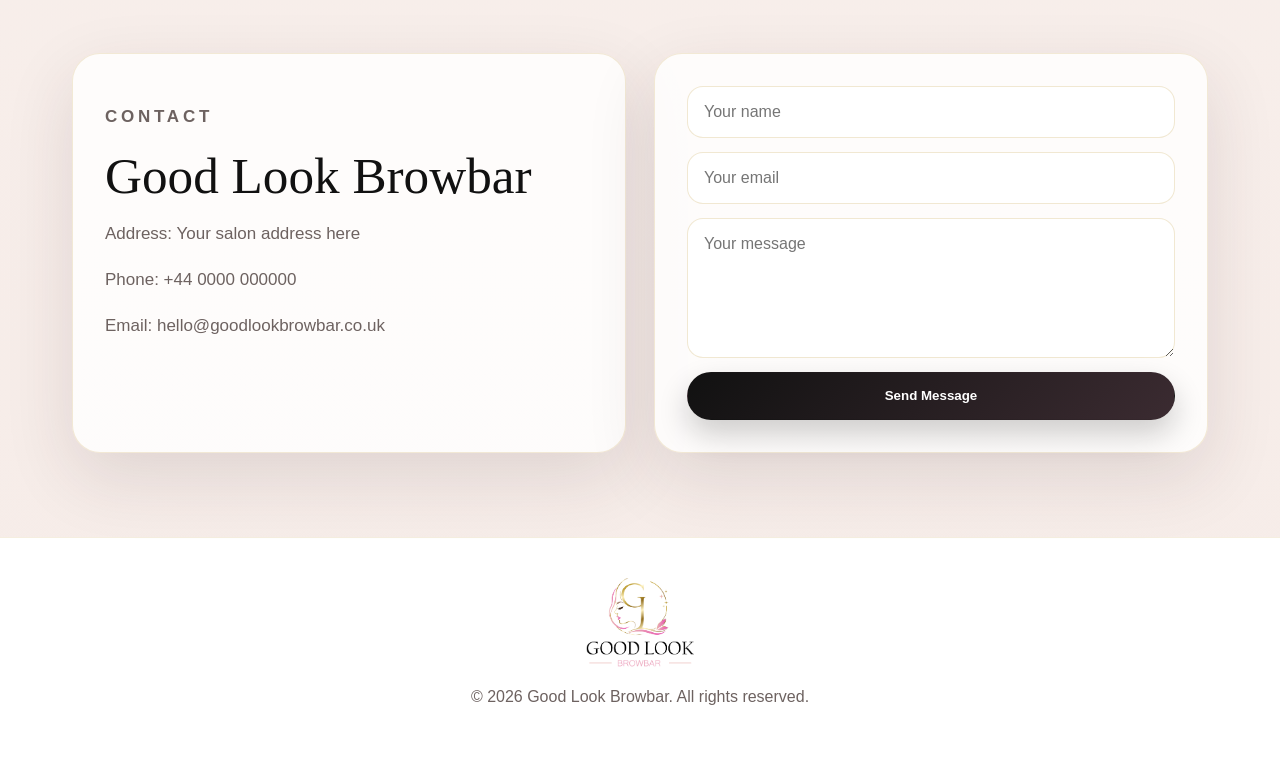
==== commit e073b81d: "Add files via upload" ====
--- a/index.html
+++ b/index.html
@@ -104,11 +104,7 @@
         <p class="section-tag">Shop</p>
         <h2>Beauty products</h2>
       </div>
-      <div class="cards product-grid">
-        <article class="product reveal"><div></div><h3>Brow Gel</h3><p>Everyday hold for clean brows.</p><strong>£9.99</strong><a class="btn secondary small" href="products.html">Shop Now</a></article>
-        <article class="product reveal"><div></div><h3>Lash Serum</h3><p>Home care for fuller looking lashes.</p><strong>£14.99</strong><a class="btn secondary small" href="products.html">Shop Now</a></article>
-        <article class="product reveal"><div></div><h3>Brow Pencil</h3><p>Soft definition with a natural finish.</p><strong>£7.99</strong><a class="btn secondary small" href="products.html">Shop Now</a></article>
-      </div>
+      <div class="cards product-grid" id="homeProducts"></div>
       <div class="center reveal"><a class="btn primary" href="products.html">View Full Shop</a></div>
     </section>
 
@@ -146,6 +142,7 @@
     <p>© <span id="year"></span> Good Look Browbar. All rights reserved.</p>
   </footer>
 
+  <script src="store.js"></script>
   <script src="script.js"></script>
 </body>
 </html>
--- a/style.css
+++ b/style.css
@@ -94,3 +94,6 @@
 .cart-items{display:grid;gap:12px;margin:18px 0}.empty{background:#fff;border-radius:16px;padding:16px}.cart-line{display:flex;align-items:center;justify-content:space-between;gap:12px;background:#fff;border:1px solid rgba(200,163,77,.18);border-radius:18px;padding:14px}.cart-line span{display:block;color:var(--muted);font-size:14px;margin-top:4px}.cart-line button,.table-btn{border:0;background:#f7e3eb;border-radius:999px;width:34px;height:34px;font-size:18px;cursor:pointer}.coupon-row{display:grid;grid-template-columns:1fr auto;gap:10px}.coupon-help{font-size:13px!important;margin:8px 0 14px}.cart-totals{display:grid;gap:10px;margin:16px 0}.cart-totals div{display:flex;justify-content:space-between;border-bottom:1px solid rgba(200,163,77,.18);padding-bottom:9px}.checkout-form,.admin-form{display:grid;gap:12px}.checkout-form h3{margin-top:18px}.bank-box{background:#fff6f8;border:1px solid rgba(233,168,188,.55);border-radius:18px;padding:14px}.bank-box p{margin:4px 0;font-size:14px!important}.agree{display:flex;gap:10px;align-items:flex-start;color:var(--muted);font-size:14px}.agree input{width:auto;margin-top:4px}.form-message{font-weight:800;color:var(--rose-dark)}
 .admin-grid{display:grid;grid-template-columns:.8fr 1.2fr;gap:24px}.admin-card.wide{grid-column:1/-1}.table-wrap{overflow:auto}table{width:100%;border-collapse:collapse;background:#fff;border-radius:18px;overflow:hidden}th,td{padding:14px;border-bottom:1px solid rgba(200,163,77,.18);text-align:left;vertical-align:top}th{background:#fff6f8;color:#6b3c4d}small{color:var(--muted)}.pill{display:inline-flex;padding:6px 12px;background:#f7e3eb;border-radius:999px;color:#9e4766;font-weight:800}.table-btn{width:auto;padding:0 14px;font-size:13px;font-weight:800}
 @media (max-width:1000px){.shop-layout,.admin-grid{grid-template-columns:1fr}.shop-grid{grid-template-columns:1fr}.cart-panel{position:static}}
+.hidden{display:none!important}
+.price-row{display:flex;align-items:baseline;gap:10px;flex-wrap:wrap;margin:6px 0}.old-price{text-decoration:line-through;color:var(--muted);font-weight:700}.stock-text{font-size:13px!important;margin:8px 0 14px;color:#4c7a42!important;font-weight:800}.stock-text.out{color:#9e4766!important}.btn:disabled{opacity:.5;cursor:not-allowed}.checkout-page{display:grid;grid-template-columns:390px 1fr;gap:28px;align-items:start}.checkout-page .cart-panel{position:static}.login-box{max-width:520px;margin:auto}.admin-login{padding-top:28px}.admin-toolbar{grid-column:1/-1;display:flex;align-items:center;justify-content:space-between;gap:20px;background:var(--card);border:1px solid rgba(200,163,77,.22);border-radius:var(--radius);box-shadow:var(--shadow);padding:28px}.admin-toolbar h2{margin:4px 0 0}.admin-form .btn.secondary{background:#fff}.product .product-image{height:220px;border-radius:24px;background:radial-gradient(circle at 35% 25%,#fff,#f2c1cf 45%,#d9b35d);margin-bottom:18px}.product-image span{max-width:80%;line-height:1.4}
+@media (max-width:1000px){.checkout-page{grid-template-columns:1fr}.admin-toolbar{align-items:flex-start;flex-direction:column}}
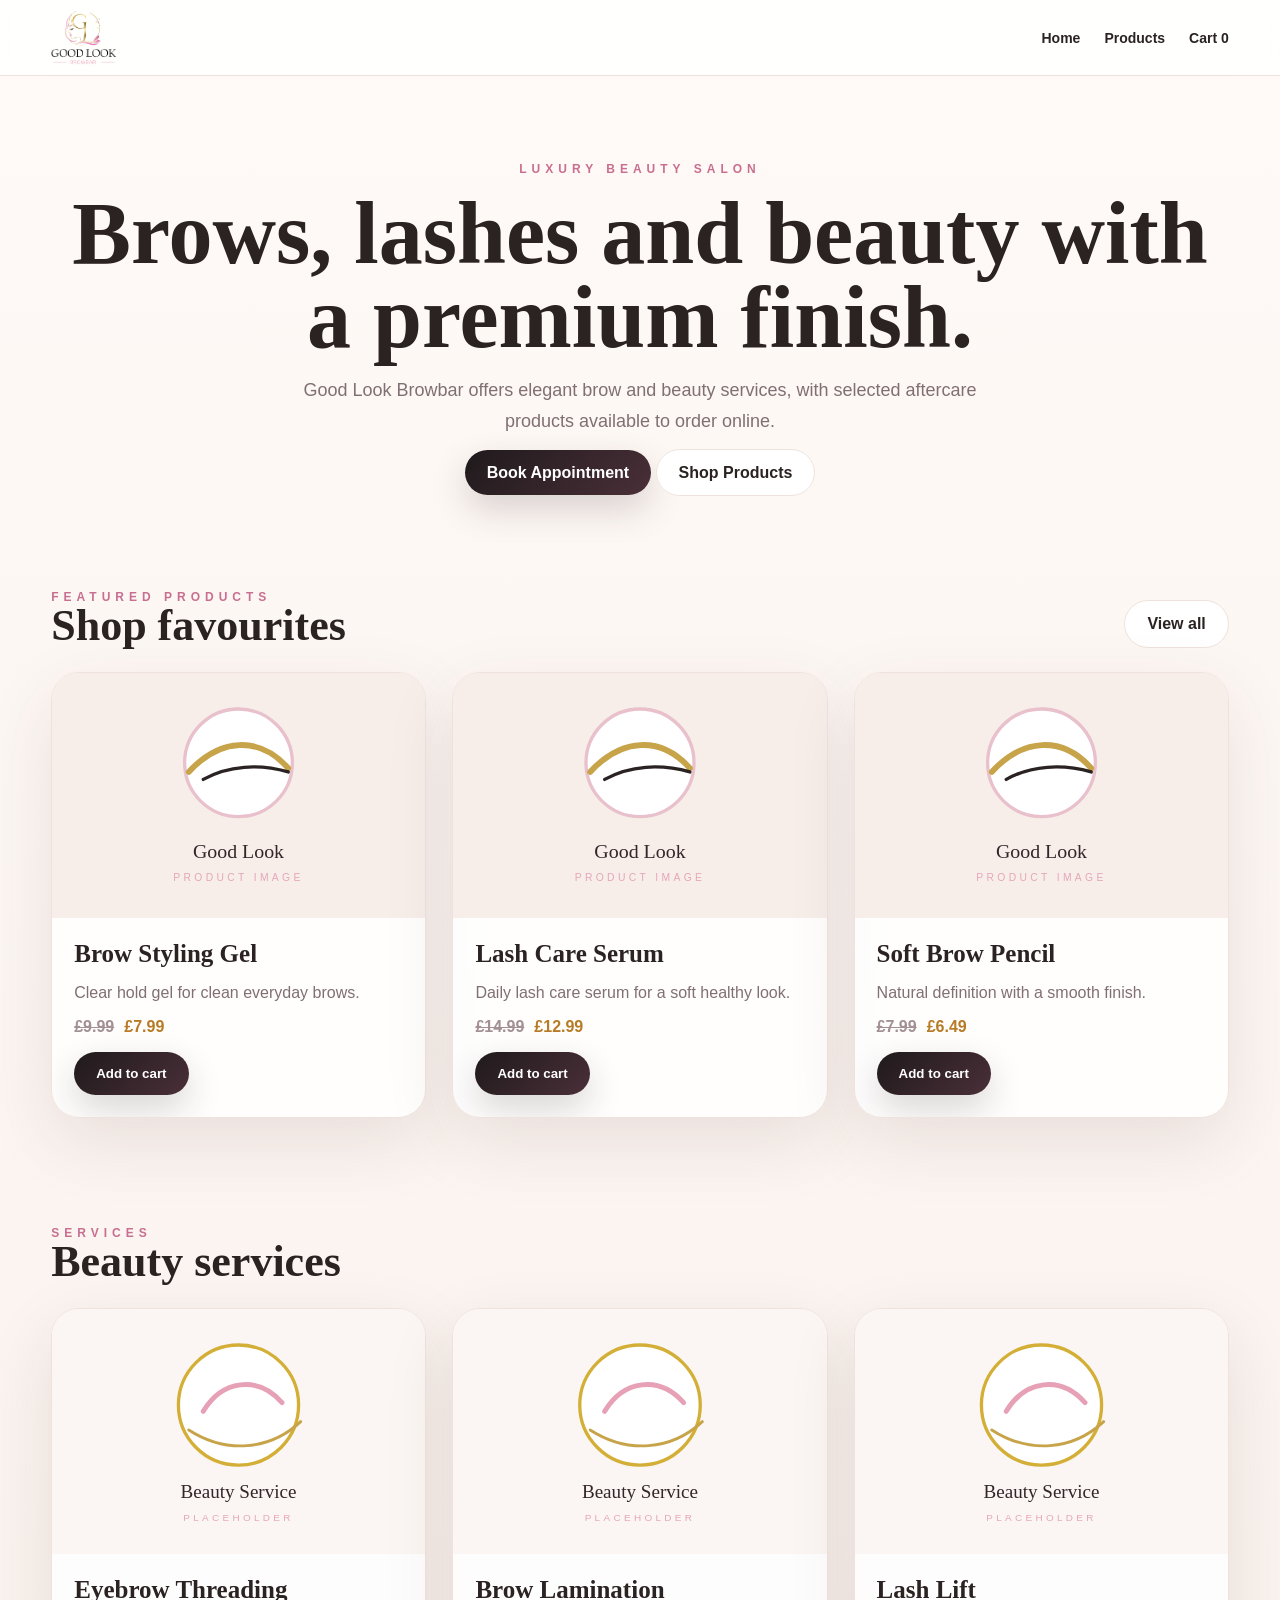
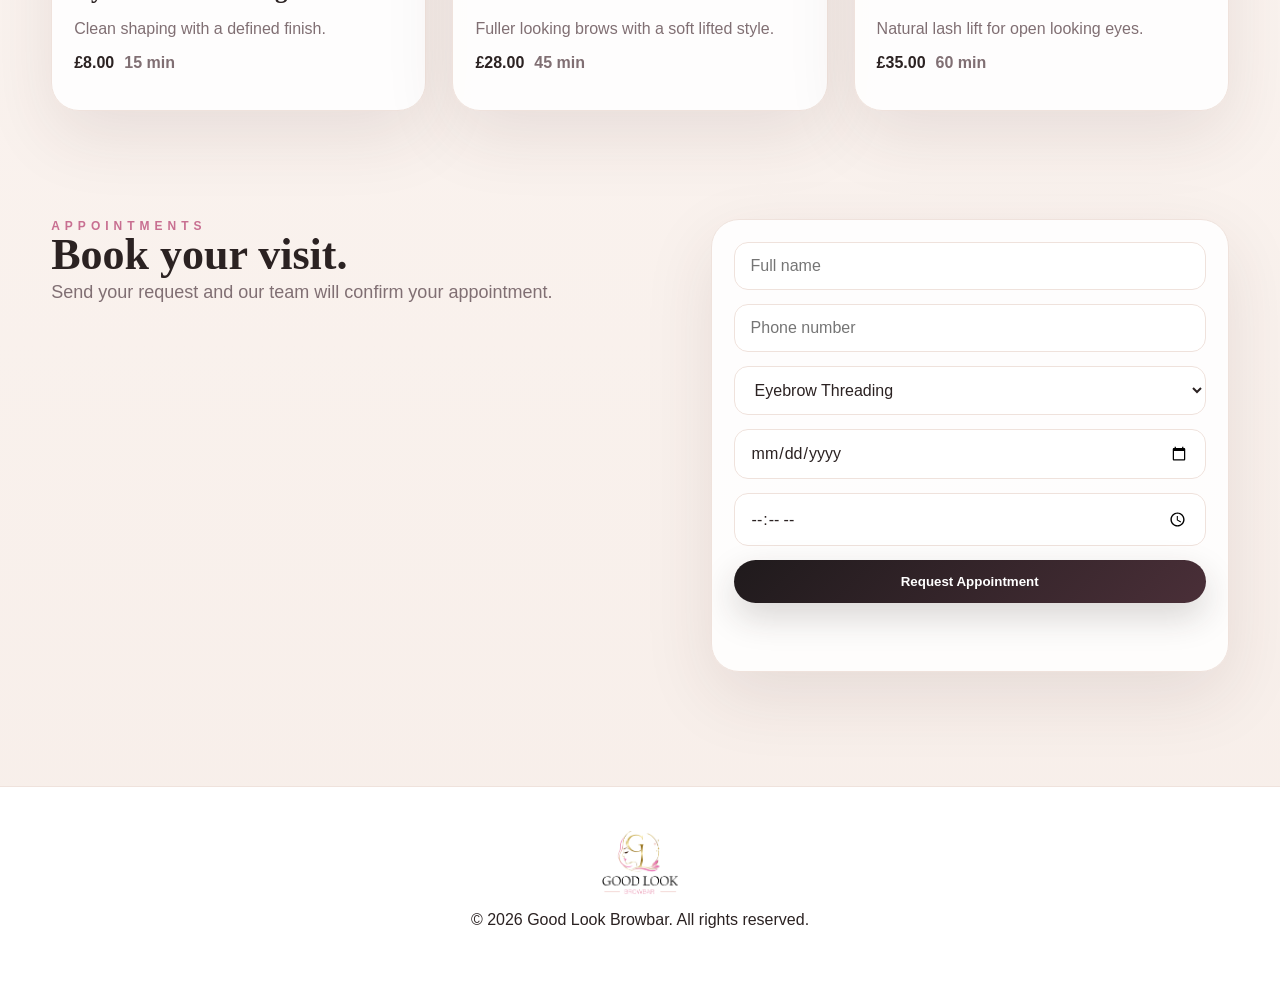
==== commit 6fd65748: "Add files via upload" ====
--- a/index.html
+++ b/index.html
@@ -1,148 +1,7 @@
-<!doctype html>
-<html lang="en">
-<head>
-  <meta charset="utf-8" />
-  <meta name="viewport" content="width=device-width, initial-scale=1" />
-  <title>Good Look Browbar | Brows, Beauty & Lash Services</title>
-  <meta name="description" content="Good Look Browbar offers premium brow, lash, threading, tinting and beauty services in a modern salon setting." />
-  <meta name="theme-color" content="#f4e8ec" />
-  <link rel="icon" href="assets/logo.png" />
-  <link rel="stylesheet" href="style.css" />
-</head>
-<body>
-  <header class="site-header" id="top">
-    <nav class="nav">
-      <a class="brand" href="#top" aria-label="Good Look Browbar home">
-        <img src="assets/logo.png" alt="Good Look Browbar logo" />
-      </a>
-      <button class="menu-btn" id="menuBtn" aria-label="Open menu">☰</button>
-      <div class="nav-links" id="navLinks">
-        <a href="#services">Services</a>
-        <a href="#pricing">Prices</a>
-        <a href="#gallery">Gallery</a>
-        <a href="products.html">Products</a>
-        <a href="#contact">Contact</a>
-        <a class="nav-cta" href="#booking">Book Now</a>
-      </div>
-    </nav>
-  </header>
-
-  <main>
-    <section class="hero">
-      <div class="hero-content reveal">
-        <p class="eyebrow">Brows. Lashes. Beauty.</p>
-        <h1>Premium brow care for your best look.</h1>
-        <p class="hero-text">Good Look Browbar gives you clean shaping, soft definition, and beauty treatments made around your face, style, and routine.</p>
-        <div class="hero-actions">
-          <a class="btn primary" href="#booking">Book Appointment</a>
-          <a class="btn secondary" href="#services">View Services</a>
-        </div>
-        <div class="stats">
-          <span><strong>15+</strong> Beauty services</span>
-          <span><strong>4.9</strong> Client rating</span>
-          <span><strong>100%</strong> Personal care</span>
-        </div>
-      </div>
-      <div class="hero-card reveal">
-        <img src="assets/logo.png" alt="Good Look Browbar brand mark" />
-        <div class="shine"></div>
-      </div>
-    </section>
-
-    <section class="section intro reveal">
-      <p class="section-tag">Welcome</p>
-      <h2>Modern beauty salon experience.</h2>
-      <p>From brow shaping to tinting and lash treatments, every service focuses on detail, comfort, and a clean finish.</p>
-    </section>
-
-    <section class="section" id="services">
-      <div class="section-head reveal">
-        <p class="section-tag">Services</p>
-        <h2>What we offer</h2>
-      </div>
-      <div class="cards service-grid">
-        <article class="card reveal"><span>01</span><h3>Eyebrow Threading</h3><p>Clean brow shaping with precise lines and a natural finish.</p></article>
-        <article class="card reveal"><span>02</span><h3>Brow Tinting</h3><p>Soft colour definition to make your brows look fuller.</p></article>
-        <article class="card reveal"><span>03</span><h3>Lash Tinting</h3><p>Darker looking lashes without daily mascara.</p></article>
-        <article class="card reveal"><span>04</span><h3>Facial Threading</h3><p>Gentle hair removal for upper lip, chin, cheeks and full face.</p></article>
-        <article class="card reveal"><span>05</span><h3>Brow Lamination</h3><p>Lifted, brushed and fuller looking brows with lasting shape.</p></article>
-        <article class="card reveal"><span>06</span><h3>Beauty Products</h3><p>Selected brow, lash and beauty products for home care.</p></article>
-      </div>
-    </section>
-
-    <section class="section split" id="pricing">
-      <div class="reveal">
-        <p class="section-tag">Prices</p>
-        <h2>Simple service menu</h2>
-        <p>Update these prices anytime inside the HTML file.</p>
-      </div>
-      <div class="price-list reveal">
-        <div><span>Eyebrow Threading</span><strong>£8</strong></div>
-        <div><span>Upper Lip</span><strong>£5</strong></div>
-        <div><span>Full Face Threading</span><strong>£22</strong></div>
-        <div><span>Brow Tint</span><strong>£10</strong></div>
-        <div><span>Lash Tint</span><strong>£12</strong></div>
-        <div><span>Brow Lamination</span><strong>£28</strong></div>
-      </div>
-    </section>
-
-    <section class="section" id="gallery">
-      <div class="section-head reveal">
-        <p class="section-tag">Gallery</p>
-        <h2>Clean, soft, polished</h2>
-      </div>
-      <div class="gallery-grid">
-        <div class="gallery-item reveal">Brow Shape</div>
-        <div class="gallery-item reveal">Lash Tint</div>
-        <div class="gallery-item reveal">Brow Lamination</div>
-        <div class="gallery-item reveal">Beauty Care</div>
-      </div>
-    </section>
-
-    <section class="section products" id="products">
-      <div class="section-head reveal">
-        <p class="section-tag">Shop</p>
-        <h2>Beauty products</h2>
-      </div>
-      <div class="cards product-grid" id="homeProducts"></div>
-      <div class="center reveal"><a class="btn primary" href="products.html">View Full Shop</a></div>
-    </section>
-
-    <section class="section booking" id="booking">
-      <div class="booking-box reveal">
-        <p class="section-tag">Book now</p>
-        <h2>Ready for your appointment?</h2>
-        <p>Replace the phone, WhatsApp and email details with your real salon details.</p>
-        <div class="booking-actions">
-          <a class="btn primary" href="tel:+440000000000">Call Salon</a>
-          <a class="btn secondary" href="https://wa.me/440000000000">WhatsApp</a>
-        </div>
-      </div>
-    </section>
-
-    <section class="section contact" id="contact">
-      <div class="contact-card reveal">
-        <p class="section-tag">Contact</p>
-        <h2>Good Look Browbar</h2>
-        <p>Address: Your salon address here</p>
-        <p>Phone: +44 0000 000000</p>
-        <p>Email: hello@goodlookbrowbar.co.uk</p>
-      </div>
-      <form class="contact-form reveal">
-        <input type="text" placeholder="Your name" aria-label="Your name" />
-        <input type="email" placeholder="Your email" aria-label="Your email" />
-        <textarea placeholder="Your message" aria-label="Your message"></textarea>
-        <button class="btn primary" type="button">Send Message</button>
-      </form>
-    </section>
-  </main>
-
-  <footer>
-    <img src="assets/logo.png" alt="Good Look Browbar logo" />
-    <p>© <span id="year"></span> Good Look Browbar. All rights reserved.</p>
-  </footer>
-
-  <script src="store.js"></script>
-  <script src="script.js"></script>
-</body>
-</html>
+<!doctype html><html lang="en"><head><meta charset="utf-8"><meta name="viewport" content="width=device-width,initial-scale=1"><title>Good Look Browbar</title><link rel="stylesheet" href="style.css"></head><body>
+<header class="nav"><div class="container nav-inner"><a href="index.html"><img class="logo" src="assets/logo.png" alt="Good Look Browbar"></a><nav class="links"><a href="index.html">Home</a><a href="products.html">Products</a><a href="checkout.html">Cart <span id="cartCount">0</span></a></nav></div></header>
+<main><section class="hero container"><div class="eyebrow">Luxury beauty salon</div><h1>Brows, lashes and beauty with a premium finish.</h1><p class="lead">Good Look Browbar offers elegant brow and beauty services, with selected aftercare products available to order online.</p><a class="btn" href="#book">Book Appointment</a> <a class="btn light" href="products.html">Shop Products</a></section>
+<section class="section container"><div class="section-head"><div><div class="eyebrow">Featured products</div><h2>Shop favourites</h2></div><a class="btn light" href="products.html">View all</a></div><div class="grid" id="homeProducts"></div></section>
+<section class="section container" id="services"><div class="section-head"><div><div class="eyebrow">Services</div><h2>Beauty services</h2></div></div><div class="grid" id="serviceCards"></div></section>
+<section class="section container" id="book"><div class="two"><div><div class="eyebrow">Appointments</div><h2>Book your visit.</h2><p class="lead" style="margin-left:0">Send your request and our team will confirm your appointment.</p></div><div class="card"><div class="card-body"><form class="form" id="bookingForm"><input name="customer" required placeholder="Full name"><input name="phone" required placeholder="Phone number"><select name="service" id="bookingService" required></select><input name="date" type="date" required><input name="time" type="time" required><button class="btn" type="submit">Request Appointment</button><p class="muted" id="bookingMsg"></p></form></div></div></div></section></main>
+<footer class="footer"><img src="assets/logo.png" alt="Good Look Browbar"><p>© 2026 Good Look Browbar. All rights reserved.</p></footer><script src="store.js"></script><script src="main.js"></script></body></html>
--- a/style.css
+++ b/style.css
@@ -1,99 +1,8 @@
 :root{
-  --bg:#fffaf7;
-  --cream:#f6ece8;
-  --rose:#e9a8bc;
-  --rose-dark:#c76f91;
-  --gold:#c8a34d;
-  --gold-dark:#9e7a23;
-  --ink:#111111;
-  --muted:#6d6260;
-  --card:#ffffffcc;
-  --shadow:0 24px 70px rgba(60,30,40,.12);
-  --radius:28px;
+  --bg:#fbf6f3; --panel:#ffffff; --ink:#2b2222; --muted:#806f73; --pink:#e9a8bc; --pink2:#f7dce5; --gold:#c8a34d; --line:#efe2dc; --shadow:0 24px 70px rgba(65,40,38,.10); --dark:#2a2024;
 }
-*{box-sizing:border-box}
-html{scroll-behavior:smooth}
-body{margin:0;font-family:Inter,Arial,sans-serif;color:var(--ink);background:linear-gradient(180deg,var(--bg),var(--cream));overflow-x:hidden}
-a{text-decoration:none;color:inherit}
-.site-header{position:sticky;top:0;z-index:20;background:rgba(255,250,247,.84);backdrop-filter:blur(18px);border-bottom:1px solid rgba(200,163,77,.18)}
-.nav{max-width:1180px;margin:auto;display:flex;align-items:center;justify-content:space-between;padding:14px 22px}
-.brand img{height:70px;width:auto;display:block}
-.nav-links{display:flex;align-items:center;gap:24px;font-size:15px;font-weight:600}
-.nav-links a{transition:.25s;color:#251d1f}
-.nav-links a:hover{color:var(--rose-dark)}
-.nav-cta{background:var(--ink);color:white!important;padding:12px 18px;border-radius:999px}
-.menu-btn{display:none;background:none;border:0;font-size:28px}
-.hero{max-width:1180px;margin:auto;min-height:720px;display:grid;grid-template-columns:1.1fr .9fr;gap:42px;align-items:center;padding:60px 22px 90px;position:relative}
-.hero:before{content:"";position:absolute;width:420px;height:420px;border-radius:50%;background:radial-gradient(circle,rgba(233,168,188,.32),transparent 68%);right:-100px;top:130px;z-index:-1}
-.eyebrow,.section-tag{letter-spacing:.22em;text-transform:uppercase;color:var(--rose-dark);font-size:13px;font-weight:800}
-h1{font-family:Georgia,serif;font-size:clamp(46px,7vw,88px);line-height:.95;margin:16px 0;color:#140f10;font-weight:500}
-.hero-text{max-width:620px;font-size:19px;line-height:1.75;color:var(--muted)}
-.hero-actions,.booking-actions{display:flex;gap:14px;flex-wrap:wrap;margin-top:28px}
-.btn{display:inline-flex;align-items:center;justify-content:center;min-height:48px;padding:0 24px;border-radius:999px;font-weight:800;border:1px solid transparent;cursor:pointer}
-.btn.primary{background:linear-gradient(135deg,var(--ink),#3b2b31);color:#fff;box-shadow:0 14px 30px rgba(17,17,17,.2)}
-.btn.secondary{background:#fff;color:var(--ink);border-color:rgba(200,163,77,.35)}
-.stats{display:flex;gap:18px;flex-wrap:wrap;margin-top:34px;color:var(--muted)}
-.stats span{background:#fff;border:1px solid rgba(200,163,77,.22);border-radius:18px;padding:14px 16px;box-shadow:0 10px 28px rgba(60,30,40,.06)}
-.stats strong{color:var(--ink);display:block;font-size:24px}
-.hero-card{position:relative;background:linear-gradient(145deg,#fff,#f8e9ee);border-radius:42px;min-height:520px;display:grid;place-items:center;box-shadow:var(--shadow);border:1px solid rgba(200,163,77,.28);overflow:hidden}
-.hero-card img{width:min(420px,82%);position:relative;z-index:2}
-.shine{position:absolute;width:220px;height:120%;background:linear-gradient(90deg,transparent,rgba(255,255,255,.65),transparent);transform:rotate(22deg);animation:shine 4s infinite;left:-40%}
-@keyframes shine{0%{left:-60%}55%,100%{left:120%}}
-.section{max-width:1180px;margin:auto;padding:84px 22px}
-.intro{text-align:center;max-width:820px}
-.intro h2,.section h2{font-family:Georgia,serif;font-size:clamp(34px,4vw,58px);font-weight:500;line-height:1.05;margin:10px 0 18px}
-.intro p,.section p{color:var(--muted);font-size:17px;line-height:1.7}
-.section-head{text-align:center;margin-bottom:36px}
-.cards{display:grid;gap:22px}
-.service-grid{grid-template-columns:repeat(3,1fr)}
-.card,.product,.contact-card,.contact-form,.booking-box,.price-list{background:var(--card);border:1px solid rgba(200,163,77,.22);border-radius:var(--radius);box-shadow:var(--shadow)}
-.card{padding:30px;min-height:220px;transition:.25s}
-.card:hover,.product:hover{transform:translateY(-6px)}
-.card span{color:var(--gold-dark);font-weight:900;letter-spacing:.18em}
-.card h3,.product h3{font-size:24px;margin:18px 0 8px}
-.split{display:grid;grid-template-columns:.85fr 1.15fr;gap:34px;align-items:start}
-.price-list{padding:18px}
-.price-list div{display:flex;justify-content:space-between;gap:20px;padding:20px 16px;border-bottom:1px solid rgba(200,163,77,.18);font-size:18px}
-.price-list div:last-child{border-bottom:0}
-.price-list strong{color:var(--rose-dark)}
-.gallery-grid{display:grid;grid-template-columns:repeat(4,1fr);gap:18px}
-.gallery-item{min-height:260px;border-radius:32px;background:linear-gradient(145deg,#f8e4ec,#fff5ef);display:grid;place-items:end start;padding:24px;font-family:Georgia,serif;font-size:26px;color:#3a252c;box-shadow:var(--shadow);border:1px solid rgba(200,163,77,.2)}
-.product-grid{grid-template-columns:repeat(3,1fr)}
-.product{padding:22px}
-.product div{height:220px;border-radius:24px;background:radial-gradient(circle at 35% 25%,#fff,#f2c1cf 45%,#d9b35d);margin-bottom:18px}
-.product strong{font-size:22px;color:var(--gold-dark)}
-.booking{text-align:center}
-.booking-box{padding:54px;max-width:860px;margin:auto;background:linear-gradient(135deg,#fff,#f7e3eb)}
-.booking-actions{justify-content:center}
-.contact{display:grid;grid-template-columns:1fr 1fr;gap:28px}
-.contact-card,.contact-form{padding:32px}
-.contact-form{display:grid;gap:14px}
-input,textarea{width:100%;border:1px solid rgba(200,163,77,.25);border-radius:16px;padding:16px;font:inherit;background:#fff}
-textarea{min-height:140px;resize:vertical}
-footer{text-align:center;padding:40px 22px;background:#fff;border-top:1px solid rgba(200,163,77,.18)}
-footer img{height:90px}
-footer p{color:var(--muted)}
-.reveal{opacity:0;transform:translateY(24px);transition:opacity .7s ease,transform .7s ease}
-.reveal.show{opacity:1;transform:none}
-@media (max-width:900px){
-  .menu-btn{display:block}
-  .nav-links{position:absolute;left:18px;right:18px;top:92px;display:none;flex-direction:column;background:white;border-radius:22px;padding:22px;box-shadow:var(--shadow)}
-  .nav-links.open{display:flex}
-  .hero,.split,.contact{grid-template-columns:1fr}
-  .hero{min-height:auto;padding-top:34px}
-  .hero-card{min-height:380px}
-  .service-grid,.product-grid,.gallery-grid{grid-template-columns:1fr}
-  .brand img{height:58px}
-}
-.page-hero{max-width:980px;margin:auto;text-align:center;padding:90px 22px 34px}
-.page-hero h1{font-size:clamp(42px,6vw,72px)}
-.center{text-align:center;margin-top:28px}.small{min-height:40px;padding:0 16px;font-size:14px}.full{width:100%}
-.shop-layout{display:grid;grid-template-columns:1fr 380px;gap:26px;align-items:start}.shop-grid{grid-template-columns:repeat(2,1fr)}
-.product-image{display:grid;place-items:center;text-align:center;color:#6b3c4d;font-weight:900;letter-spacing:.08em;text-transform:uppercase}
-.cart-panel,.admin-card{background:var(--card);border:1px solid rgba(200,163,77,.22);border-radius:var(--radius);box-shadow:var(--shadow);padding:24px}.cart-panel{position:sticky;top:110px}
-.cart-items{display:grid;gap:12px;margin:18px 0}.empty{background:#fff;border-radius:16px;padding:16px}.cart-line{display:flex;align-items:center;justify-content:space-between;gap:12px;background:#fff;border:1px solid rgba(200,163,77,.18);border-radius:18px;padding:14px}.cart-line span{display:block;color:var(--muted);font-size:14px;margin-top:4px}.cart-line button,.table-btn{border:0;background:#f7e3eb;border-radius:999px;width:34px;height:34px;font-size:18px;cursor:pointer}.coupon-row{display:grid;grid-template-columns:1fr auto;gap:10px}.coupon-help{font-size:13px!important;margin:8px 0 14px}.cart-totals{display:grid;gap:10px;margin:16px 0}.cart-totals div{display:flex;justify-content:space-between;border-bottom:1px solid rgba(200,163,77,.18);padding-bottom:9px}.checkout-form,.admin-form{display:grid;gap:12px}.checkout-form h3{margin-top:18px}.bank-box{background:#fff6f8;border:1px solid rgba(233,168,188,.55);border-radius:18px;padding:14px}.bank-box p{margin:4px 0;font-size:14px!important}.agree{display:flex;gap:10px;align-items:flex-start;color:var(--muted);font-size:14px}.agree input{width:auto;margin-top:4px}.form-message{font-weight:800;color:var(--rose-dark)}
-.admin-grid{display:grid;grid-template-columns:.8fr 1.2fr;gap:24px}.admin-card.wide{grid-column:1/-1}.table-wrap{overflow:auto}table{width:100%;border-collapse:collapse;background:#fff;border-radius:18px;overflow:hidden}th,td{padding:14px;border-bottom:1px solid rgba(200,163,77,.18);text-align:left;vertical-align:top}th{background:#fff6f8;color:#6b3c4d}small{color:var(--muted)}.pill{display:inline-flex;padding:6px 12px;background:#f7e3eb;border-radius:999px;color:#9e4766;font-weight:800}.table-btn{width:auto;padding:0 14px;font-size:13px;font-weight:800}
-@media (max-width:1000px){.shop-layout,.admin-grid{grid-template-columns:1fr}.shop-grid{grid-template-columns:1fr}.cart-panel{position:static}}
-.hidden{display:none!important}
-.price-row{display:flex;align-items:baseline;gap:10px;flex-wrap:wrap;margin:6px 0}.old-price{text-decoration:line-through;color:var(--muted);font-weight:700}.stock-text{font-size:13px!important;margin:8px 0 14px;color:#4c7a42!important;font-weight:800}.stock-text.out{color:#9e4766!important}.btn:disabled{opacity:.5;cursor:not-allowed}.checkout-page{display:grid;grid-template-columns:390px 1fr;gap:28px;align-items:start}.checkout-page .cart-panel{position:static}.login-box{max-width:520px;margin:auto}.admin-login{padding-top:28px}.admin-toolbar{grid-column:1/-1;display:flex;align-items:center;justify-content:space-between;gap:20px;background:var(--card);border:1px solid rgba(200,163,77,.22);border-radius:var(--radius);box-shadow:var(--shadow);padding:28px}.admin-toolbar h2{margin:4px 0 0}.admin-form .btn.secondary{background:#fff}.product .product-image{height:220px;border-radius:24px;background:radial-gradient(circle at 35% 25%,#fff,#f2c1cf 45%,#d9b35d);margin-bottom:18px}.product-image span{max-width:80%;line-height:1.4}
-@media (max-width:1000px){.checkout-page{grid-template-columns:1fr}.admin-toolbar{align-items:flex-start;flex-direction:column}}
+*{box-sizing:border-box} body{margin:0;font-family:Inter,Arial,sans-serif;background:linear-gradient(180deg,#fffaf7,#f7eee9);color:var(--ink)}
+a{color:inherit;text-decoration:none} img{max-width:100%;display:block}.container{width:min(1180px,92vw);margin:auto}.nav{height:76px;background:rgba(255,255,255,.86);border-bottom:1px solid var(--line);position:sticky;top:0;z-index:20;backdrop-filter:blur(18px)}.nav-inner{height:100%;display:flex;align-items:center;justify-content:space-between}.logo{height:54px;width:auto}.links{display:flex;gap:24px;font-weight:800;font-size:14px}.btn{border:0;border-radius:999px;padding:14px 22px;font-weight:900;background:linear-gradient(135deg,#1f1a1c,#4a2f38);color:#fff;box-shadow:0 14px 35px rgba(42,32,36,.18);cursor:pointer}.btn.light{background:#fff;color:var(--ink);border:1px solid var(--line);box-shadow:none}.btn.pink{background:var(--pink);color:#331d25}.hero{padding:86px 0 54px;text-align:center}.eyebrow{font-size:12px;letter-spacing:5px;text-transform:uppercase;color:#c86f91;font-weight:900}.hero h1{font-family:Georgia,serif;font-size:clamp(46px,7vw,88px);line-height:.95;margin:16px 0}.lead{color:var(--muted);font-size:18px;line-height:1.7;max-width:720px;margin:0 auto 28px}.grid{display:grid;grid-template-columns:repeat(3,1fr);gap:26px}.section{padding:54px 0}.section-head{display:flex;align-items:end;justify-content:space-between;gap:20px;margin-bottom:24px}.section h2{font-family:Georgia,serif;font-size:44px;line-height:1;margin:0}.card{background:rgba(255,255,255,.88);border:1px solid var(--line);border-radius:28px;box-shadow:var(--shadow);overflow:hidden}.product-img,.service-img{height:245px;background:#f8ece8;object-fit:cover;width:100%}.card-body{padding:22px}.card h3{font-family:Georgia,serif;font-size:25px;margin:0 0 8px}.price{display:flex;gap:10px;align-items:center;font-weight:900}.old{text-decoration:line-through;color:#a39094}.offer{color:#b77b25}.muted{color:var(--muted)}.footer{padding:44px 0;text-align:center;background:#fff;border-top:1px solid var(--line);margin-top:60px}.footer img{height:64px;margin:0 auto 12px}.form{display:grid;gap:14px}.input, input, select, textarea{width:100%;padding:14px 16px;border:1px solid var(--line);border-radius:14px;background:#fff;color:var(--ink);font:inherit}textarea{min-height:110px;resize:vertical}.cart-row{display:grid;grid-template-columns:70px 1fr auto;gap:15px;align-items:center;padding:16px 0;border-bottom:1px solid var(--line)}.cart-row img{width:70px;height:70px;border-radius:18px;object-fit:cover}.two{display:grid;grid-template-columns:1.1fr .9fr;gap:26px}.checkout-box{position:sticky;top:100px}.notice{padding:16px;border-radius:18px;background:#fff3f7;border:1px solid #f2cbd7}.empty{padding:24px;background:#fff;border:1px dashed var(--line);border-radius:24px;text-align:center;color:var(--muted)}
+
+.admin-body{background:#eef1f5;color:#28303a}.admin-login-wrap{min-height:100vh;display:grid;place-items:center;padding:30px;background:linear-gradient(135deg,#fbf6f3,#f7e7ed)}.login-card{width:min(460px,94vw);background:#fff;border-radius:28px;padding:34px;box-shadow:0 30px 90px rgba(40,20,28,.18)}.login-card img{height:86px;margin:0 auto 20px}.admin-shell{display:grid;grid-template-columns:270px 1fr;min-height:100vh}.sidebar{background:#1f252d;color:#dce2ea;position:sticky;top:0;height:100vh;padding:18px 14px;display:flex;flex-direction:column}.side-brand{display:flex;align-items:center;gap:12px;padding:10px 10px 22px;border-bottom:1px solid rgba(255,255,255,.08)}.side-brand img{height:42px;background:#fff;border-radius:12px;padding:3px}.side-brand strong{color:#fff}.side-nav{padding:18px 0;display:grid;gap:5px}.side-link{padding:13px 14px;border-radius:12px;color:#dce2ea;font-weight:800;display:flex;gap:10px;align-items:center}.side-link.active,.side-link:hover{background:#e9a8bc;color:#321d25}.side-foot{margin-top:auto;padding:12px}.admin-main{padding:24px}.topbar{height:70px;background:#fff;border-radius:18px;display:flex;align-items:center;justify-content:space-between;padding:0 24px;box-shadow:0 10px 28px rgba(25,35,45,.07);margin-bottom:24px}.admin-title h1{font-family:Georgia,serif;margin:0;font-size:33px}.admin-title p{margin:5px 0 0;color:#718096}.stats{display:grid;grid-template-columns:repeat(4,1fr);gap:18px;margin-bottom:22px}.stat{border-radius:20px;color:#fff;padding:22px;box-shadow:0 12px 35px rgba(20,30,40,.14)}.stat:nth-child(1){background:#16bad6}.stat:nth-child(2){background:#12a45f}.stat:nth-child(3){background:#f5a51b}.stat:nth-child(4){background:#e85342}.stat b{font-size:38px;display:block}.admin-grid{display:grid;grid-template-columns:1fr 1fr;gap:22px}.admin-card{background:#fff;border-radius:22px;box-shadow:0 12px 35px rgba(25,35,45,.08);padding:22px;overflow:hidden}.admin-card h2{font-family:Georgia,serif;font-size:32px;margin:0 0 18px}.admin-table{width:100%;border-collapse:collapse;font-size:14px}.admin-table th{background:#fff1f6;color:#7b4354;text-align:left;padding:12px}.admin-table td{padding:13px 12px;border-bottom:1px solid #edf0f3;vertical-align:top}.thumb{width:52px;height:52px;border-radius:12px;object-fit:cover;background:#f7eee9}.pill{display:inline-block;padding:7px 11px;border-radius:999px;background:#f8dce7;color:#8c3d59;font-weight:900;font-size:12px}.actions{display:flex;gap:8px;flex-wrap:wrap}.icon-btn{border:0;border-radius:999px;background:#f6d9e4;color:#5a2637;font-weight:900;padding:8px 12px;cursor:pointer}.icon-btn.dark{background:#222831;color:#fff}.hidden{display:none!important}.page{display:none}.page.active{display:block}.form-grid{display:grid;grid-template-columns:1fr 1fr;gap:16px}.full{grid-column:1/-1}.preview-img{width:120px;height:100px;border-radius:18px;object-fit:cover;border:1px solid var(--line);background:#f7eee9}.tabs{display:flex;gap:10px;margin:0 0 18px;flex-wrap:wrap}.tab{border:1px solid #e5e9ef;background:#fff;border-radius:999px;padding:11px 15px;font-weight:900;cursor:pointer}.tab.active{background:#1f252d;color:#fff}.admin-small{font-size:12px;color:#718096}.mobile-menu{display:none}
+@media(max-width:900px){.grid,.two,.admin-grid,.stats,.form-grid{grid-template-columns:1fr}.admin-shell{grid-template-columns:1fr}.sidebar{position:relative;height:auto}.admin-main{padding:14px}.links{gap:12px}.hero{padding-top:50px}.section h2{font-size:36px}}
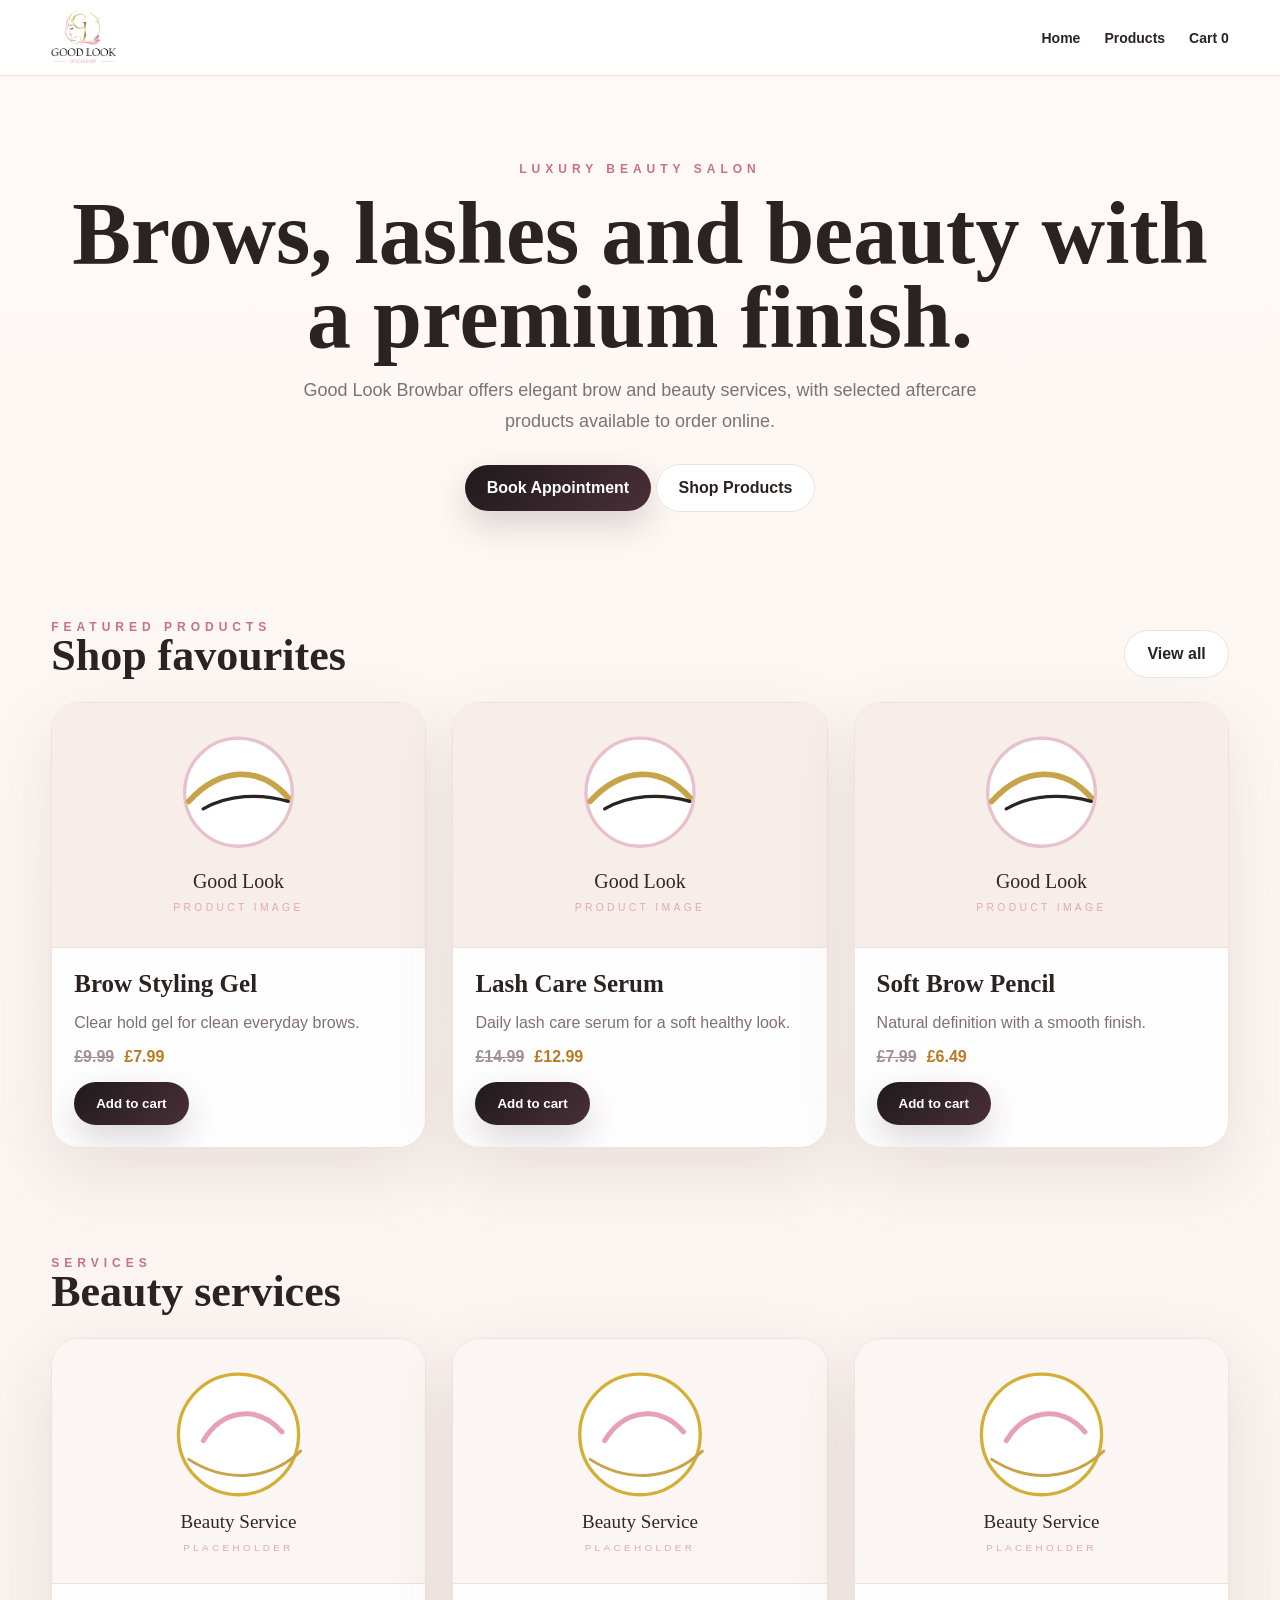
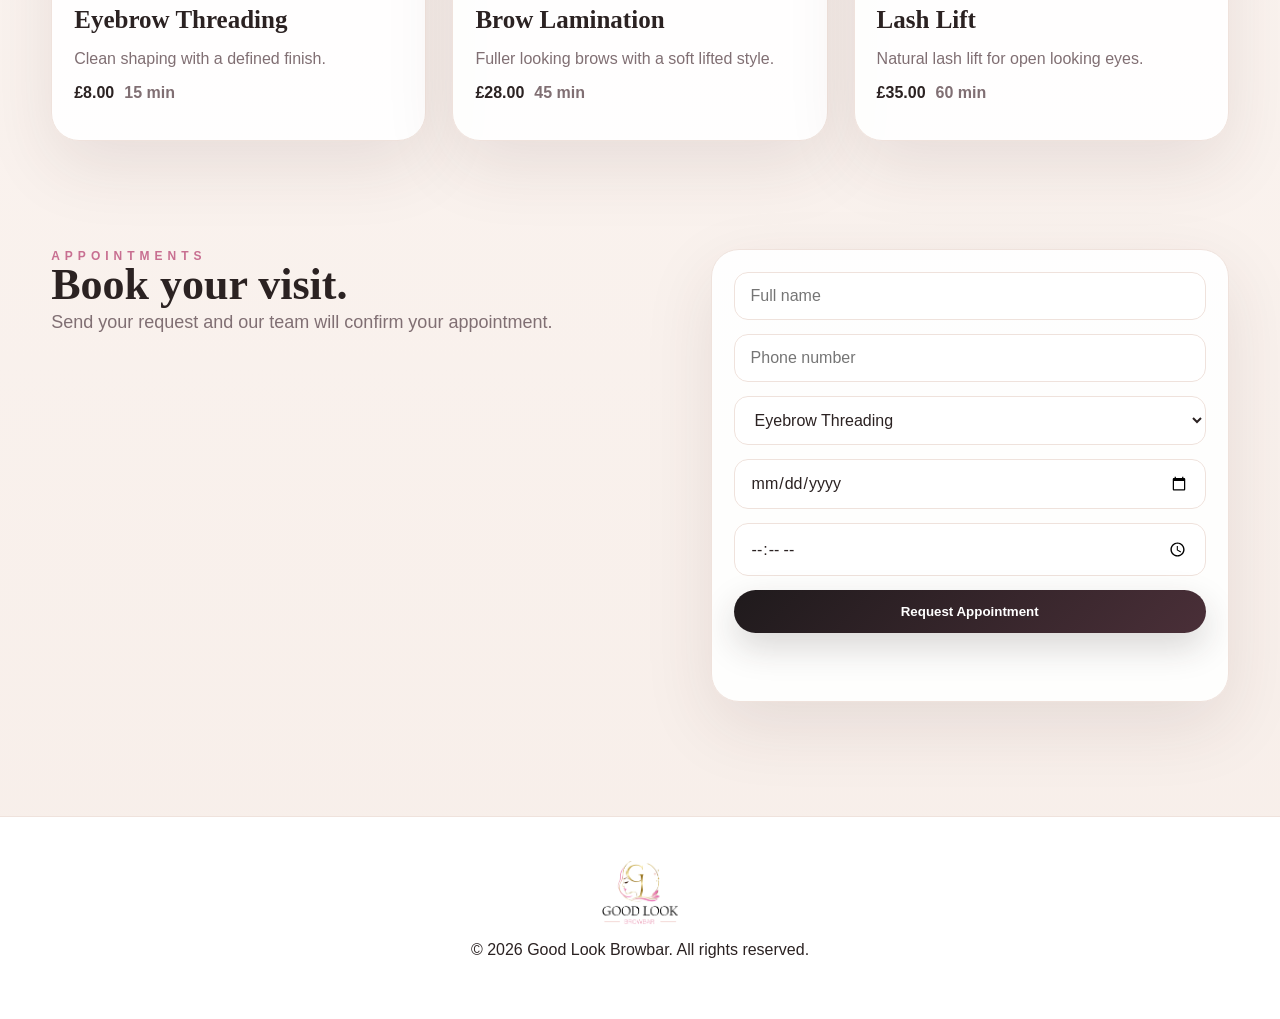
==== commit 78e6c55f: "Add files via upload" ====
--- a/index.html
+++ b/index.html
@@ -1,7 +1,7 @@
-<!doctype html><html lang="en"><head><meta charset="utf-8"><meta name="viewport" content="width=device-width,initial-scale=1"><title>Good Look Browbar</title><link rel="stylesheet" href="style.css"></head><body>
+<!doctype html><html lang="en"><head><meta charset="utf-8"><meta name="viewport" content="width=device-width,initial-scale=1"><title>Good Look Browbar</title><link rel="stylesheet" href="style.css?v=6"></head><body>
 <header class="nav"><div class="container nav-inner"><a href="index.html"><img class="logo" src="assets/logo.png" alt="Good Look Browbar"></a><nav class="links"><a href="index.html">Home</a><a href="products.html">Products</a><a href="checkout.html">Cart <span id="cartCount">0</span></a></nav></div></header>
 <main><section class="hero container"><div class="eyebrow">Luxury beauty salon</div><h1>Brows, lashes and beauty with a premium finish.</h1><p class="lead">Good Look Browbar offers elegant brow and beauty services, with selected aftercare products available to order online.</p><a class="btn" href="#book">Book Appointment</a> <a class="btn light" href="products.html">Shop Products</a></section>
 <section class="section container"><div class="section-head"><div><div class="eyebrow">Featured products</div><h2>Shop favourites</h2></div><a class="btn light" href="products.html">View all</a></div><div class="grid" id="homeProducts"></div></section>
 <section class="section container" id="services"><div class="section-head"><div><div class="eyebrow">Services</div><h2>Beauty services</h2></div></div><div class="grid" id="serviceCards"></div></section>
 <section class="section container" id="book"><div class="two"><div><div class="eyebrow">Appointments</div><h2>Book your visit.</h2><p class="lead" style="margin-left:0">Send your request and our team will confirm your appointment.</p></div><div class="card"><div class="card-body"><form class="form" id="bookingForm"><input name="customer" required placeholder="Full name"><input name="phone" required placeholder="Phone number"><select name="service" id="bookingService" required></select><input name="date" type="date" required><input name="time" type="time" required><button class="btn" type="submit">Request Appointment</button><p class="muted" id="bookingMsg"></p></form></div></div></div></section></main>
-<footer class="footer"><img src="assets/logo.png" alt="Good Look Browbar"><p>© 2026 Good Look Browbar. All rights reserved.</p></footer><script src="store.js"></script><script src="main.js"></script></body></html>
+<footer class="footer"><img src="assets/logo.png" alt="Good Look Browbar"><p>© 2026 Good Look Browbar. All rights reserved.</p></footer><script src="store.js?v=6"></script><script src="main.js?v=6"></script></body></html>
--- a/style.css
+++ b/style.css
@@ -1,8 +1,16 @@
-:root{
-  --bg:#fbf6f3; --panel:#ffffff; --ink:#2b2222; --muted:#806f73; --pink:#e9a8bc; --pink2:#f7dce5; --gold:#c8a34d; --line:#efe2dc; --shadow:0 24px 70px rgba(65,40,38,.10); --dark:#2a2024;
-}
-*{box-sizing:border-box} body{margin:0;font-family:Inter,Arial,sans-serif;background:linear-gradient(180deg,#fffaf7,#f7eee9);color:var(--ink)}
-a{color:inherit;text-decoration:none} img{max-width:100%;display:block}.container{width:min(1180px,92vw);margin:auto}.nav{height:76px;background:rgba(255,255,255,.86);border-bottom:1px solid var(--line);position:sticky;top:0;z-index:20;backdrop-filter:blur(18px)}.nav-inner{height:100%;display:flex;align-items:center;justify-content:space-between}.logo{height:54px;width:auto}.links{display:flex;gap:24px;font-weight:800;font-size:14px}.btn{border:0;border-radius:999px;padding:14px 22px;font-weight:900;background:linear-gradient(135deg,#1f1a1c,#4a2f38);color:#fff;box-shadow:0 14px 35px rgba(42,32,36,.18);cursor:pointer}.btn.light{background:#fff;color:var(--ink);border:1px solid var(--line);box-shadow:none}.btn.pink{background:var(--pink);color:#331d25}.hero{padding:86px 0 54px;text-align:center}.eyebrow{font-size:12px;letter-spacing:5px;text-transform:uppercase;color:#c86f91;font-weight:900}.hero h1{font-family:Georgia,serif;font-size:clamp(46px,7vw,88px);line-height:.95;margin:16px 0}.lead{color:var(--muted);font-size:18px;line-height:1.7;max-width:720px;margin:0 auto 28px}.grid{display:grid;grid-template-columns:repeat(3,1fr);gap:26px}.section{padding:54px 0}.section-head{display:flex;align-items:end;justify-content:space-between;gap:20px;margin-bottom:24px}.section h2{font-family:Georgia,serif;font-size:44px;line-height:1;margin:0}.card{background:rgba(255,255,255,.88);border:1px solid var(--line);border-radius:28px;box-shadow:var(--shadow);overflow:hidden}.product-img,.service-img{height:245px;background:#f8ece8;object-fit:cover;width:100%}.card-body{padding:22px}.card h3{font-family:Georgia,serif;font-size:25px;margin:0 0 8px}.price{display:flex;gap:10px;align-items:center;font-weight:900}.old{text-decoration:line-through;color:#a39094}.offer{color:#b77b25}.muted{color:var(--muted)}.footer{padding:44px 0;text-align:center;background:#fff;border-top:1px solid var(--line);margin-top:60px}.footer img{height:64px;margin:0 auto 12px}.form{display:grid;gap:14px}.input, input, select, textarea{width:100%;padding:14px 16px;border:1px solid var(--line);border-radius:14px;background:#fff;color:var(--ink);font:inherit}textarea{min-height:110px;resize:vertical}.cart-row{display:grid;grid-template-columns:70px 1fr auto;gap:15px;align-items:center;padding:16px 0;border-bottom:1px solid var(--line)}.cart-row img{width:70px;height:70px;border-radius:18px;object-fit:cover}.two{display:grid;grid-template-columns:1.1fr .9fr;gap:26px}.checkout-box{position:sticky;top:100px}.notice{padding:16px;border-radius:18px;background:#fff3f7;border:1px solid #f2cbd7}.empty{padding:24px;background:#fff;border:1px dashed var(--line);border-radius:24px;text-align:center;color:var(--muted)}
+:root{--bg:#fbf6f3;--panel:#fff;--ink:#2b2222;--muted:#806f73;--pink:#e9a8bc;--pink2:#f7dce5;--gold:#c8a34d;--line:#efe2dc;--shadow:0 24px 70px rgba(65,40,38,.10);--dark:#2a2024;--side:#241c20}*{box-sizing:border-box}body{margin:0;font-family:Inter,Arial,sans-serif;background:linear-gradient(180deg,#fffaf7,#f7eee9);color:var(--ink)}a{color:inherit;text-decoration:none}img{max-width:100%;display:block}.hidden{display:none!important}.container{width:min(1180px,92vw);margin:auto}.nav{height:76px;background:rgba(255,255,255,.9);border-bottom:1px solid var(--line);position:sticky;top:0;z-index:20;backdrop-filter:blur(18px)}.nav-inner{height:100%;display:flex;align-items:center;justify-content:space-between}.logo{height:54px;width:auto}.links{display:flex;gap:24px;font-weight:800;font-size:14px}.btn{border:0;border-radius:999px;padding:14px 22px;font-weight:900;background:linear-gradient(135deg,#1f1a1c,#4a2f38);color:#fff;box-shadow:0 14px 35px rgba(42,32,36,.18);cursor:pointer;display:inline-flex;align-items:center;justify-content:center;gap:8px}.btn.light{background:#fff;color:var(--ink);border:1px solid var(--line);box-shadow:none}.btn.pink{background:var(--pink);color:#331d25}.hero{padding:86px 0 54px;text-align:center}.eyebrow{font-size:12px;letter-spacing:5px;text-transform:uppercase;color:#c86f91;font-weight:900}.hero h1{font-family:Georgia,serif;font-size:clamp(46px,7vw,88px);line-height:.95;margin:16px 0}.lead{color:var(--muted);font-size:18px;line-height:1.7;max-width:720px;margin:0 auto 28px}.grid{display:grid;grid-template-columns:repeat(3,1fr);gap:26px}.section{padding:54px 0}.section-head{display:flex;align-items:end;justify-content:space-between;gap:20px;margin-bottom:24px}.section h2{font-family:Georgia,serif;font-size:44px;line-height:1;margin:0}.card{background:rgba(255,255,255,.92);border:1px solid var(--line);border-radius:28px;box-shadow:var(--shadow);overflow:hidden;transition:.2s ease}.card:hover{transform:translateY(-3px)}.product-img,.service-img{height:245px;background:#f8ece8;object-fit:cover;width:100%;border-bottom:1px solid var(--line)}.card-body{padding:22px}.card h3{font-family:Georgia,serif;font-size:25px;margin:0 0 8px}.price{display:flex;gap:10px;align-items:center;font-weight:900}.old{text-decoration:line-through;color:#a39094}.offer{color:#b77b25}.muted{color:var(--muted)}.footer{padding:44px 0;text-align:center;background:#fff;border-top:1px solid var(--line);margin-top:60px}.footer img{height:64px;margin:0 auto 12px}.form{display:grid;gap:14px}.input,input,select,textarea{width:100%;padding:14px 16px;border:1px solid var(--line);border-radius:14px;background:#fff;color:var(--ink);font:inherit}textarea{min-height:110px;resize:vertical}.two{display:grid;grid-template-columns:1.1fr .9fr;gap:26px}.checkout-box{position:sticky;top:100px}.cart-row{display:grid;grid-template-columns:70px 1fr auto;gap:15px;align-items:center;padding:16px 0;border-bottom:1px solid var(--line)}.cart-row img{width:70px;height:70px;border-radius:18px;object-fit:cover}.notice{padding:16px;border-radius:18px;background:#fff3f7;border:1px solid #f2cbd7}.empty{padding:24px;background:#fff;border:1px dashed var(--pink);border-radius:18px;text-align:center;color:var(--muted)}
+.admin-body{background:#f5efec}.admin-login-wrap{min-height:100vh;display:grid;place-items:center;padding:30px}.login-card{width:min(520px,92vw);background:#fff;border:1px solid var(--line);border-radius:28px;padding:36px;box-shadow:var(--shadow)}.login-card img{height:86px;margin:auto}.login-card h1{font-family:Georgia,serif;font-size:42px;margin:16px 0 8px}.admin-shell{min-height:100vh;display:grid;grid-template-columns:270px 1fr}.sidebar{background:var(--side);color:#fff;position:sticky;top:0;height:100vh;padding:18px;display:flex;flex-direction:column;gap:20px}.side-brand{display:flex;align-items:center;gap:12px;padding:12px;background:rgba(255,255,255,.06);border-radius:18px}.side-brand img{height:52px;background:#fff;border-radius:14px}.side-brand span{color:#e7cad3;font-size:12px}.side-nav{display:grid;gap:8px}.side-link{display:block;padding:13px 14px;border-radius:14px;color:#f8edf1;font-weight:800}.side-link:hover,.side-link.active{background:#3a2a30;color:#fff}.side-foot{margin-top:auto;display:grid;gap:10px}.admin-main{padding:26px;overflow:auto}.topbar{background:#fff;border:1px solid var(--line);border-radius:24px;padding:20px 24px;display:flex;justify-content:space-between;align-items:center;gap:16px;margin-bottom:24px;box-shadow:0 10px 40px rgba(65,40,38,.06)}.admin-title h1{font-family:Georgia,serif;font-size:38px;margin:0}.admin-title p{margin:4px 0 0;color:var(--muted)}.page{display:none}.page.active{display:block}.stats{display:grid;grid-template-columns:repeat(4,1fr);gap:18px;margin-bottom:24px}.stat{background:#fff;border:1px solid var(--line);border-radius:22px;padding:22px;box-shadow:0 10px 35px rgba(65,40,38,.06);border-left:6px solid var(--pink)}.stat b{display:block;font-size:38px;color:#9f6e23}.stat span{font-weight:900;color:var(--muted)}.admin-grid{display:grid;grid-template-columns:1fr 1fr;gap:22px}.admin-card{background:#fff;border:1px solid var(--line);border-radius:24px;padding:22px;box-shadow:0 16px 48px rgba(65,40,38,.08);overflow:auto}.admin-card h2{font-family:Georgia,serif;font-size:34px;margin:0 0 18px}.wide-card{max-width:1100px}.admin-table{width:100%;border-collapse:separate;border-spacing:0 8px}.admin-table th{background:#fff1f6;color:#704151;text-align:left;font-size:13px;padding:12px}.admin-table td{background:#fffaf8;border-top:1px solid var(--line);border-bottom:1px solid var(--line);padding:12px;vertical-align:top}.admin-table td:first-child,.admin-table th:first-child{border-radius:14px 0 0 14px}.admin-table td:last-child,.admin-table th:last-child{border-radius:0 14px 14px 0}.thumb{width:72px;height:72px;border-radius:16px;object-fit:cover;background:#f7eee9;border:1px solid var(--line)}.pill{display:inline-block;padding:7px 12px;border-radius:999px;background:#f7dce5;color:#7d4054;font-weight:900;font-size:12px}.actions{display:flex;gap:6px;flex-wrap:wrap}.icon-btn{border:0;border-radius:999px;background:#f8dce7;color:#512b38;font-weight:900;padding:8px 12px;cursor:pointer}.icon-btn.dark{background:#2a2024;color:#fff}.admin-small{font-size:12px;color:#806f73}.form-grid{display:grid;grid-template-columns:1fr 1fr;gap:18px}.form-grid .full{grid-column:1/-1}.split{display:grid;grid-template-columns:1fr 1fr;gap:14px}.check-line{display:flex!important;align-items:center;gap:10px;font-weight:800}.check-line input{width:auto}.product-editor{grid-template-columns:330px 1fr;align-items:start}.image-upload-panel{background:#fff7fa;border:1px solid #f3d3de;border-radius:24px;padding:18px;display:grid;gap:14px}.details-panel{display:grid;gap:16px}.preview-img{width:150px;height:120px;border-radius:18px;object-fit:cover;background:#f7eee9;border:1px solid var(--line)}.big-preview{width:100%;height:280px}.upload-box{display:grid;place-items:center;text-align:center;min-height:58px;border:2px dashed #e7aabc;border-radius:18px;background:#fff;padding:18px;color:#7d4054;font-weight:900;cursor:pointer}.upload-box:hover{background:#fff4f8}.product-table td:nth-child(2){min-width:250px}.product-card-actions{display:flex;gap:10px;flex-wrap:wrap;margin-top:16px}hr{border:0;border-top:1px solid var(--line);margin:26px 0}
+@media(max-width:950px){.grid,.two,.admin-grid,.stats{grid-template-columns:1fr}.admin-shell{grid-template-columns:1fr}.sidebar{position:relative;height:auto}.admin-main{padding:14px}.topbar{align-items:flex-start;flex-direction:column}.form-grid,.product-editor,.split{grid-template-columns:1fr}.links{gap:12px}.hero{padding-top:50px}.section h2{font-size:36px}}
 
-.admin-body{background:#eef1f5;color:#28303a}.admin-login-wrap{min-height:100vh;display:grid;place-items:center;padding:30px;background:linear-gradient(135deg,#fbf6f3,#f7e7ed)}.login-card{width:min(460px,94vw);background:#fff;border-radius:28px;padding:34px;box-shadow:0 30px 90px rgba(40,20,28,.18)}.login-card img{height:86px;margin:0 auto 20px}.admin-shell{display:grid;grid-template-columns:270px 1fr;min-height:100vh}.sidebar{background:#1f252d;color:#dce2ea;position:sticky;top:0;height:100vh;padding:18px 14px;display:flex;flex-direction:column}.side-brand{display:flex;align-items:center;gap:12px;padding:10px 10px 22px;border-bottom:1px solid rgba(255,255,255,.08)}.side-brand img{height:42px;background:#fff;border-radius:12px;padding:3px}.side-brand strong{color:#fff}.side-nav{padding:18px 0;display:grid;gap:5px}.side-link{padding:13px 14px;border-radius:12px;color:#dce2ea;font-weight:800;display:flex;gap:10px;align-items:center}.side-link.active,.side-link:hover{background:#e9a8bc;color:#321d25}.side-foot{margin-top:auto;padding:12px}.admin-main{padding:24px}.topbar{height:70px;background:#fff;border-radius:18px;display:flex;align-items:center;justify-content:space-between;padding:0 24px;box-shadow:0 10px 28px rgba(25,35,45,.07);margin-bottom:24px}.admin-title h1{font-family:Georgia,serif;margin:0;font-size:33px}.admin-title p{margin:5px 0 0;color:#718096}.stats{display:grid;grid-template-columns:repeat(4,1fr);gap:18px;margin-bottom:22px}.stat{border-radius:20px;color:#fff;padding:22px;box-shadow:0 12px 35px rgba(20,30,40,.14)}.stat:nth-child(1){background:#16bad6}.stat:nth-child(2){background:#12a45f}.stat:nth-child(3){background:#f5a51b}.stat:nth-child(4){background:#e85342}.stat b{font-size:38px;display:block}.admin-grid{display:grid;grid-template-columns:1fr 1fr;gap:22px}.admin-card{background:#fff;border-radius:22px;box-shadow:0 12px 35px rgba(25,35,45,.08);padding:22px;overflow:hidden}.admin-card h2{font-family:Georgia,serif;font-size:32px;margin:0 0 18px}.admin-table{width:100%;border-collapse:collapse;font-size:14px}.admin-table th{background:#fff1f6;color:#7b4354;text-align:left;padding:12px}.admin-table td{padding:13px 12px;border-bottom:1px solid #edf0f3;vertical-align:top}.thumb{width:52px;height:52px;border-radius:12px;object-fit:cover;background:#f7eee9}.pill{display:inline-block;padding:7px 11px;border-radius:999px;background:#f8dce7;color:#8c3d59;font-weight:900;font-size:12px}.actions{display:flex;gap:8px;flex-wrap:wrap}.icon-btn{border:0;border-radius:999px;background:#f6d9e4;color:#5a2637;font-weight:900;padding:8px 12px;cursor:pointer}.icon-btn.dark{background:#222831;color:#fff}.hidden{display:none!important}.page{display:none}.page.active{display:block}.form-grid{display:grid;grid-template-columns:1fr 1fr;gap:16px}.full{grid-column:1/-1}.preview-img{width:120px;height:100px;border-radius:18px;object-fit:cover;border:1px solid var(--line);background:#f7eee9}.tabs{display:flex;gap:10px;margin:0 0 18px;flex-wrap:wrap}.tab{border:1px solid #e5e9ef;background:#fff;border-radius:999px;padding:11px 15px;font-weight:900;cursor:pointer}.tab.active{background:#1f252d;color:#fff}.admin-small{font-size:12px;color:#718096}.mobile-menu{display:none}
-@media(max-width:900px){.grid,.two,.admin-grid,.stats,.form-grid{grid-template-columns:1fr}.admin-shell{grid-template-columns:1fr}.sidebar{position:relative;height:auto}.admin-main{padding:14px}.links{gap:12px}.hero{padding-top:50px}.section h2{font-size:36px}}
+
+/* V6 hotfix: stop oversized logo and harden product image styling */
+.nav img.logo,.site-logo,.brand-logo{height:54px!important;max-height:54px!important;width:auto!important;max-width:160px!important;object-fit:contain!important;display:block!important;}
+.footer img{height:64px!important;max-height:64px!important;width:auto!important;max-width:180px!important;object-fit:contain!important;}
+.login-card > img,.admin-login-wrap img.logo{height:86px!important;max-height:86px!important;width:auto!important;max-width:180px!important;object-fit:contain!important;}
+.product-img,.service-img,.card > img{height:245px!important;width:100%!important;object-fit:cover!important;max-height:245px!important;}
+.product-card{display:flex;flex-direction:column;}
+.products-page .grid{align-items:stretch;}
+.products-page .card{height:100%;}
+.product-img[src^="data:image/svg+xml"]{background:#f8ece8;}
+.admin-logo{height:52px!important;max-width:90px!important;width:auto!important;}
+.upload-box input[type=file]{display:block!important;width:100%!important;margin-top:12px;}
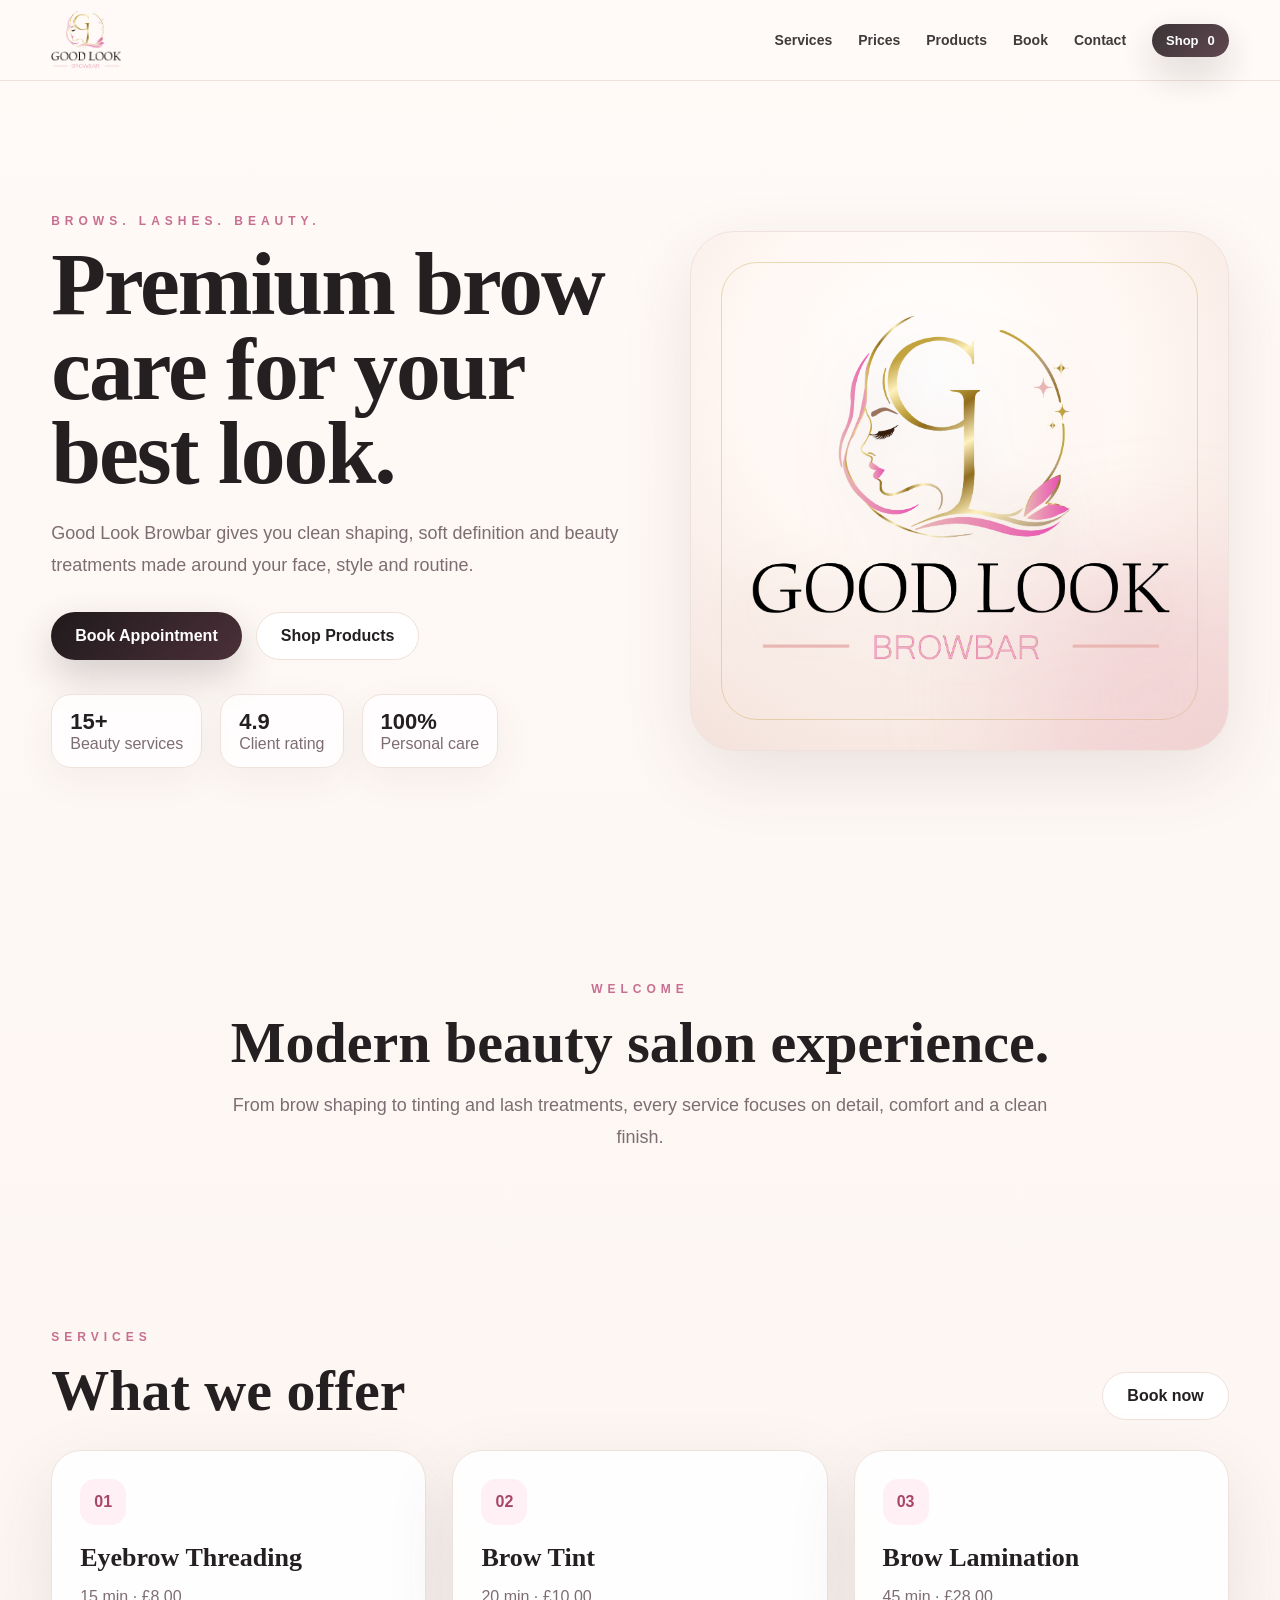
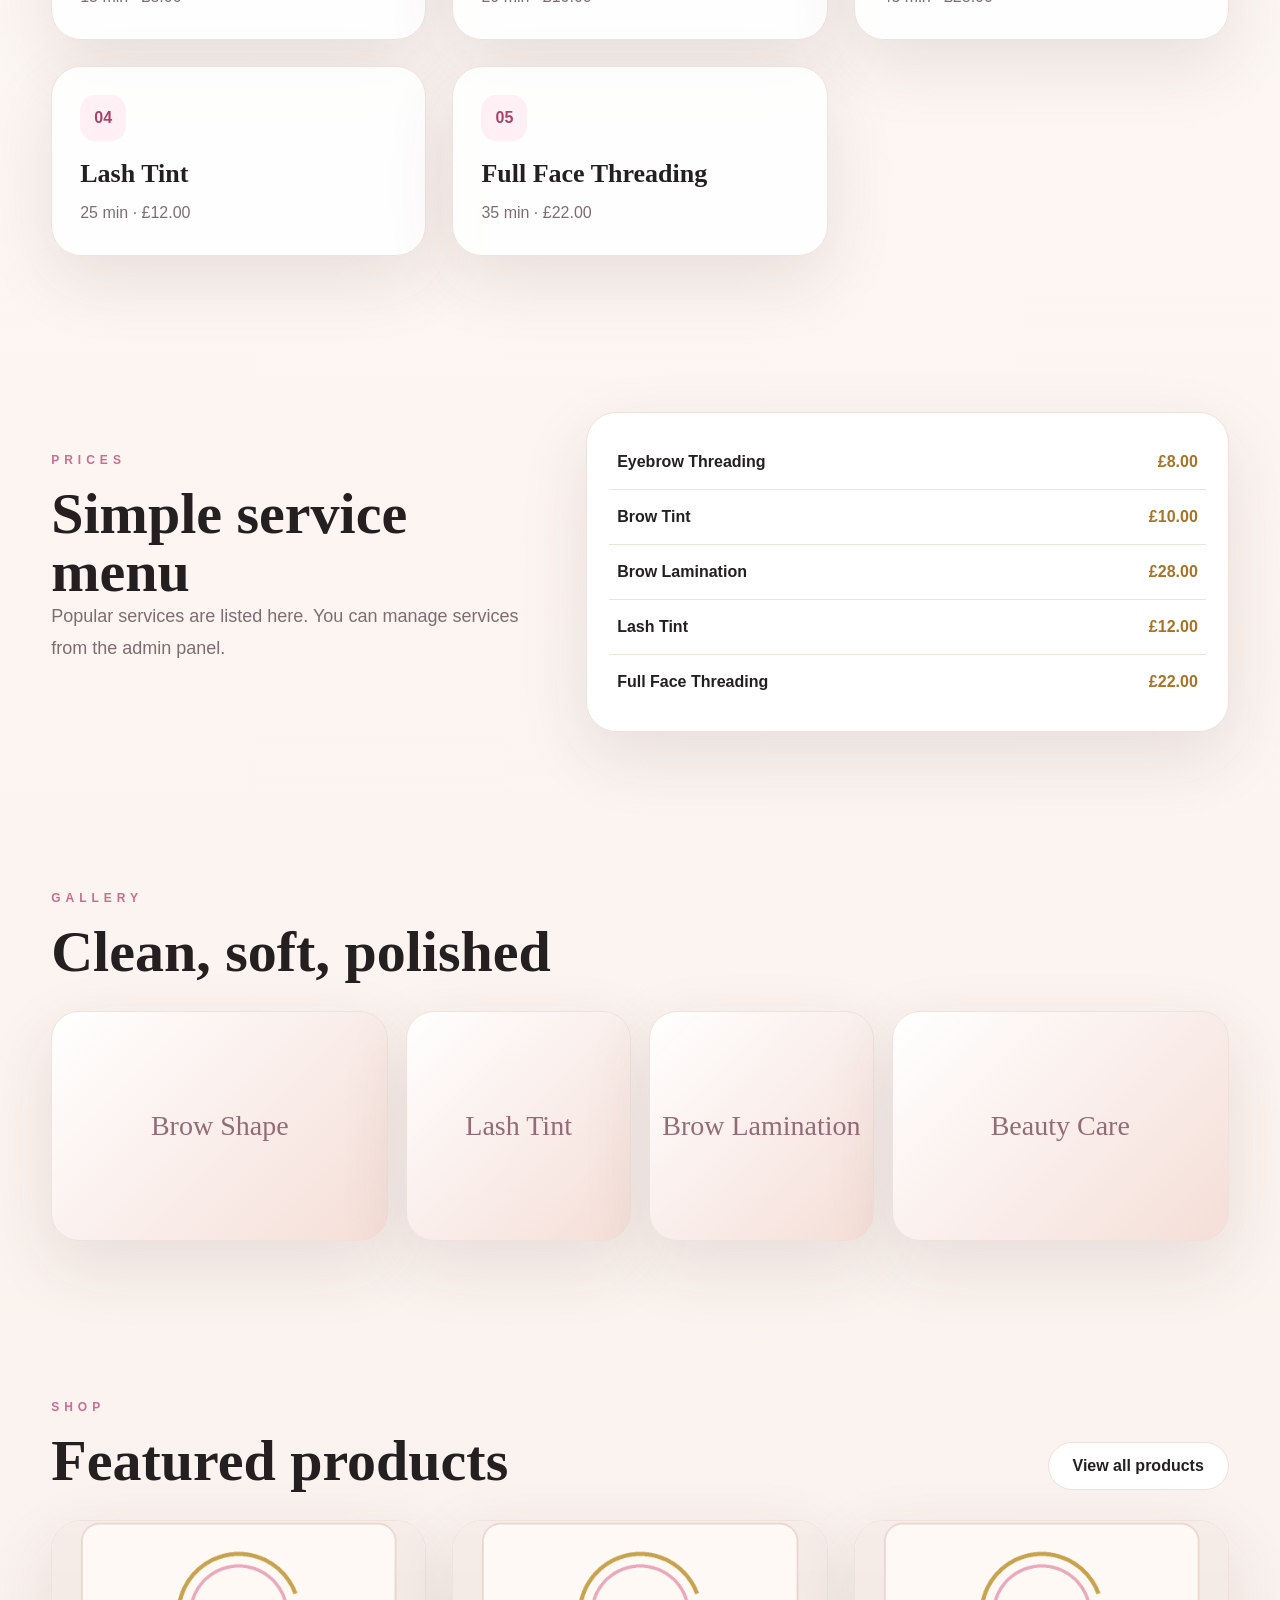
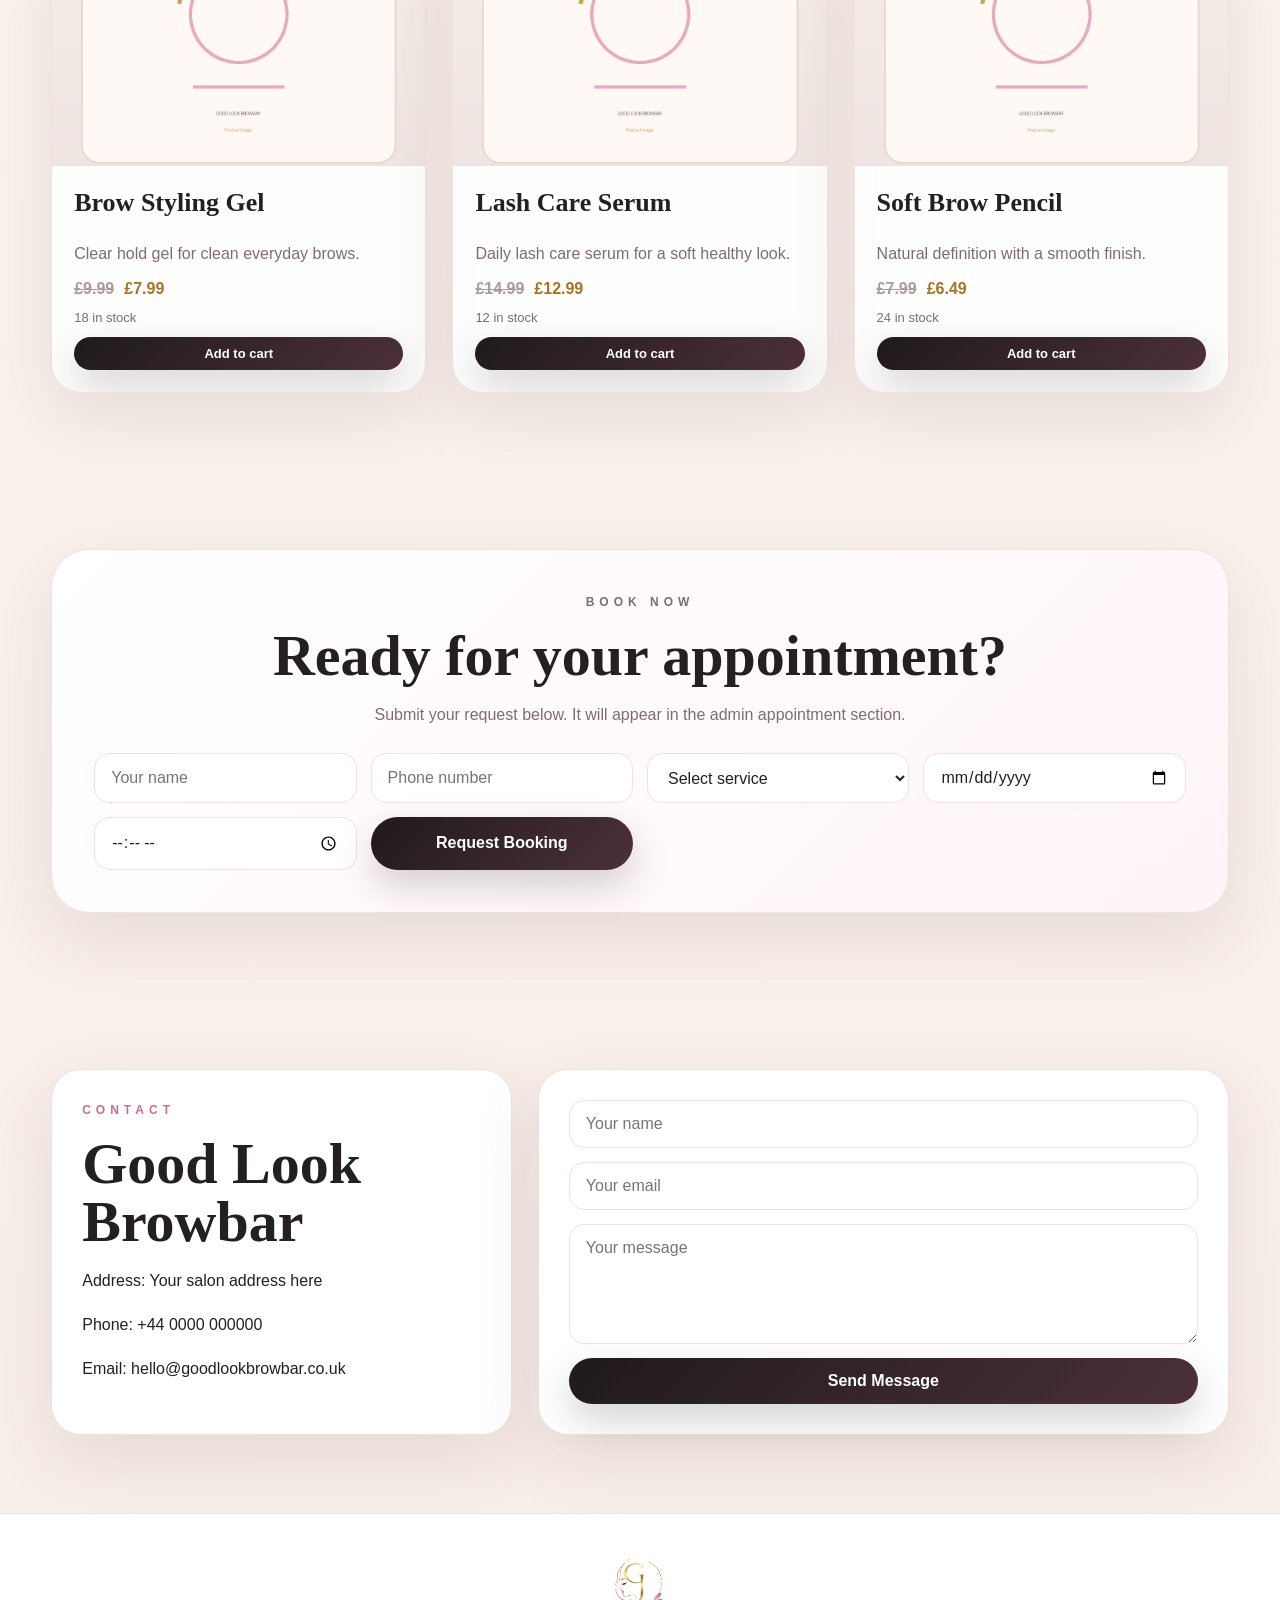
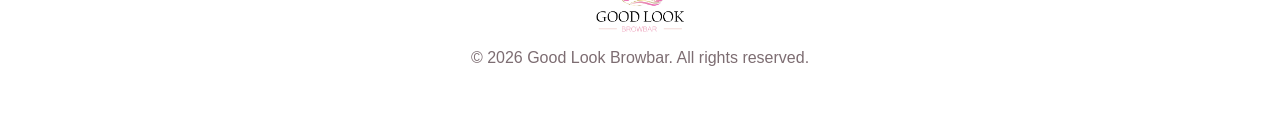
==== commit 020169f7: "Add files via upload" ====
--- a/index.html
+++ b/index.html
@@ -1,7 +1,12 @@
-<!doctype html><html lang="en"><head><meta charset="utf-8"><meta name="viewport" content="width=device-width,initial-scale=1"><title>Good Look Browbar</title><link rel="stylesheet" href="style.css?v=6"></head><body>
-<header class="nav"><div class="container nav-inner"><a href="index.html"><img class="logo" src="assets/logo.png" alt="Good Look Browbar"></a><nav class="links"><a href="index.html">Home</a><a href="products.html">Products</a><a href="checkout.html">Cart <span id="cartCount">0</span></a></nav></div></header>
-<main><section class="hero container"><div class="eyebrow">Luxury beauty salon</div><h1>Brows, lashes and beauty with a premium finish.</h1><p class="lead">Good Look Browbar offers elegant brow and beauty services, with selected aftercare products available to order online.</p><a class="btn" href="#book">Book Appointment</a> <a class="btn light" href="products.html">Shop Products</a></section>
-<section class="section container"><div class="section-head"><div><div class="eyebrow">Featured products</div><h2>Shop favourites</h2></div><a class="btn light" href="products.html">View all</a></div><div class="grid" id="homeProducts"></div></section>
-<section class="section container" id="services"><div class="section-head"><div><div class="eyebrow">Services</div><h2>Beauty services</h2></div></div><div class="grid" id="serviceCards"></div></section>
-<section class="section container" id="book"><div class="two"><div><div class="eyebrow">Appointments</div><h2>Book your visit.</h2><p class="lead" style="margin-left:0">Send your request and our team will confirm your appointment.</p></div><div class="card"><div class="card-body"><form class="form" id="bookingForm"><input name="customer" required placeholder="Full name"><input name="phone" required placeholder="Phone number"><select name="service" id="bookingService" required></select><input name="date" type="date" required><input name="time" type="time" required><button class="btn" type="submit">Request Appointment</button><p class="muted" id="bookingMsg"></p></form></div></div></div></section></main>
-<footer class="footer"><img src="assets/logo.png" alt="Good Look Browbar"><p>© 2026 Good Look Browbar. All rights reserved.</p></footer><script src="store.js?v=6"></script><script src="main.js?v=6"></script></body></html>
+<!doctype html><html lang="en"><head><meta charset="utf-8"><meta name="viewport" content="width=device-width,initial-scale=1"><title>Good Look Browbar | Premium Brows, Lashes & Beauty</title><meta name="description" content="Good Look Browbar, premium brow, lash, threading and beauty services with selected beauty products."><link rel="icon" href="assets/logo.png"><link rel="stylesheet" href="style.css"></head><body>
+<header class="top"><nav class="nav"><a class="brand" href="index.html"><img src="assets/logo.png" alt="Good Look Browbar logo"></a><button class="menu" id="menuBtn">Menu</button><div class="links" id="navLinks"><a href="#services">Services</a><a href="#pricing">Prices</a><a href="products.html">Products</a><a href="#booking">Book</a><a href="#contact">Contact</a><a class="btn small" href="products.html">Shop <span data-cart-count>0</span></a></div></nav></header>
+<main>
+<section class="hero container"><div><p class="eyebrow">Brows. Lashes. Beauty.</p><h1>Premium brow care for your best look.</h1><p class="lead">Good Look Browbar gives you clean shaping, soft definition and beauty treatments made around your face, style and routine.</p><div class="hero-actions"><a class="btn" href="#booking">Book Appointment</a><a class="btn light" href="products.html">Shop Products</a></div><div class="hero-stats"><span><b>15+</b>Beauty services</span><span><b>4.9</b>Client rating</span><span><b>100%</b>Personal care</span></div></div><div class="hero-card"><img src="assets/logo.png" alt="Good Look Browbar brand mark"><div class="shine"></div></div></section>
+<section class="section intro container"><p class="eyebrow">Welcome</p><h2>Modern beauty salon experience.</h2><p>From brow shaping to tinting and lash treatments, every service focuses on detail, comfort and a clean finish.</p></section>
+<section class="section container" id="services"><div class="section-head"><div><p class="eyebrow">Services</p><h2>What we offer</h2></div><a class="btn light" href="#booking">Book now</a></div><div class="grid service-grid" id="homeServices"></div></section>
+<section class="section container split" id="pricing"><div><p class="eyebrow">Prices</p><h2>Simple service menu</h2><p class="lead">Popular services are listed here. You can manage services from the admin panel.</p></div><div class="price-list" id="priceList"></div></section>
+<section class="section container"><div class="section-head"><div><p class="eyebrow">Gallery</p><h2>Clean, soft, polished</h2></div></div><div class="gallery-grid"><div class="gallery-item">Brow Shape</div><div class="gallery-item">Lash Tint</div><div class="gallery-item">Brow Lamination</div><div class="gallery-item">Beauty Care</div></div></section>
+<section class="section container" id="products"><div class="section-head"><div><p class="eyebrow">Shop</p><h2>Featured products</h2></div><a class="btn light" href="products.html">View all products</a></div><div class="grid" id="featuredProducts"></div></section>
+<section class="section container" id="booking"><div class="booking-box"><p class="eyebrow">Book now</p><h2>Ready for your appointment?</h2><p>Submit your request below. It will appear in the admin appointment section.</p><form class="booking-form" id="bookingForm"><input required name="customer" placeholder="Your name"><input required name="phone" placeholder="Phone number"><select required name="service" id="bookingService"></select><input required name="date" type="date"><input required name="time" type="time"><button class="btn" type="submit">Request Booking</button></form></div></section>
+<section class="section container contact" id="contact"><div class="contact-card"><p class="eyebrow">Contact</p><h2>Good Look Browbar</h2><p>Address: Your salon address here</p><p>Phone: +44 0000 000000</p><p>Email: hello@goodlookbrowbar.co.uk</p></div><form class="contact-form form"><input placeholder="Your name"><input placeholder="Your email"><textarea placeholder="Your message"></textarea><button type="button" class="btn">Send Message</button></form></section>
+</main><footer class="footer"><img src="assets/logo.png" alt="Good Look Browbar logo"><p>© <span id="year"></span> Good Look Browbar. All rights reserved.</p></footer><div class="toast" id="toast"></div><script src="store.js"></script><script src="main.js"></script></body></html>
--- a/style.css
+++ b/style.css
@@ -1,16 +1 @@
-:root{--bg:#fbf6f3;--panel:#fff;--ink:#2b2222;--muted:#806f73;--pink:#e9a8bc;--pink2:#f7dce5;--gold:#c8a34d;--line:#efe2dc;--shadow:0 24px 70px rgba(65,40,38,.10);--dark:#2a2024;--side:#241c20}*{box-sizing:border-box}body{margin:0;font-family:Inter,Arial,sans-serif;background:linear-gradient(180deg,#fffaf7,#f7eee9);color:var(--ink)}a{color:inherit;text-decoration:none}img{max-width:100%;display:block}.hidden{display:none!important}.container{width:min(1180px,92vw);margin:auto}.nav{height:76px;background:rgba(255,255,255,.9);border-bottom:1px solid var(--line);position:sticky;top:0;z-index:20;backdrop-filter:blur(18px)}.nav-inner{height:100%;display:flex;align-items:center;justify-content:space-between}.logo{height:54px;width:auto}.links{display:flex;gap:24px;font-weight:800;font-size:14px}.btn{border:0;border-radius:999px;padding:14px 22px;font-weight:900;background:linear-gradient(135deg,#1f1a1c,#4a2f38);color:#fff;box-shadow:0 14px 35px rgba(42,32,36,.18);cursor:pointer;display:inline-flex;align-items:center;justify-content:center;gap:8px}.btn.light{background:#fff;color:var(--ink);border:1px solid var(--line);box-shadow:none}.btn.pink{background:var(--pink);color:#331d25}.hero{padding:86px 0 54px;text-align:center}.eyebrow{font-size:12px;letter-spacing:5px;text-transform:uppercase;color:#c86f91;font-weight:900}.hero h1{font-family:Georgia,serif;font-size:clamp(46px,7vw,88px);line-height:.95;margin:16px 0}.lead{color:var(--muted);font-size:18px;line-height:1.7;max-width:720px;margin:0 auto 28px}.grid{display:grid;grid-template-columns:repeat(3,1fr);gap:26px}.section{padding:54px 0}.section-head{display:flex;align-items:end;justify-content:space-between;gap:20px;margin-bottom:24px}.section h2{font-family:Georgia,serif;font-size:44px;line-height:1;margin:0}.card{background:rgba(255,255,255,.92);border:1px solid var(--line);border-radius:28px;box-shadow:var(--shadow);overflow:hidden;transition:.2s ease}.card:hover{transform:translateY(-3px)}.product-img,.service-img{height:245px;background:#f8ece8;object-fit:cover;width:100%;border-bottom:1px solid var(--line)}.card-body{padding:22px}.card h3{font-family:Georgia,serif;font-size:25px;margin:0 0 8px}.price{display:flex;gap:10px;align-items:center;font-weight:900}.old{text-decoration:line-through;color:#a39094}.offer{color:#b77b25}.muted{color:var(--muted)}.footer{padding:44px 0;text-align:center;background:#fff;border-top:1px solid var(--line);margin-top:60px}.footer img{height:64px;margin:0 auto 12px}.form{display:grid;gap:14px}.input,input,select,textarea{width:100%;padding:14px 16px;border:1px solid var(--line);border-radius:14px;background:#fff;color:var(--ink);font:inherit}textarea{min-height:110px;resize:vertical}.two{display:grid;grid-template-columns:1.1fr .9fr;gap:26px}.checkout-box{position:sticky;top:100px}.cart-row{display:grid;grid-template-columns:70px 1fr auto;gap:15px;align-items:center;padding:16px 0;border-bottom:1px solid var(--line)}.cart-row img{width:70px;height:70px;border-radius:18px;object-fit:cover}.notice{padding:16px;border-radius:18px;background:#fff3f7;border:1px solid #f2cbd7}.empty{padding:24px;background:#fff;border:1px dashed var(--pink);border-radius:18px;text-align:center;color:var(--muted)}
-.admin-body{background:#f5efec}.admin-login-wrap{min-height:100vh;display:grid;place-items:center;padding:30px}.login-card{width:min(520px,92vw);background:#fff;border:1px solid var(--line);border-radius:28px;padding:36px;box-shadow:var(--shadow)}.login-card img{height:86px;margin:auto}.login-card h1{font-family:Georgia,serif;font-size:42px;margin:16px 0 8px}.admin-shell{min-height:100vh;display:grid;grid-template-columns:270px 1fr}.sidebar{background:var(--side);color:#fff;position:sticky;top:0;height:100vh;padding:18px;display:flex;flex-direction:column;gap:20px}.side-brand{display:flex;align-items:center;gap:12px;padding:12px;background:rgba(255,255,255,.06);border-radius:18px}.side-brand img{height:52px;background:#fff;border-radius:14px}.side-brand span{color:#e7cad3;font-size:12px}.side-nav{display:grid;gap:8px}.side-link{display:block;padding:13px 14px;border-radius:14px;color:#f8edf1;font-weight:800}.side-link:hover,.side-link.active{background:#3a2a30;color:#fff}.side-foot{margin-top:auto;display:grid;gap:10px}.admin-main{padding:26px;overflow:auto}.topbar{background:#fff;border:1px solid var(--line);border-radius:24px;padding:20px 24px;display:flex;justify-content:space-between;align-items:center;gap:16px;margin-bottom:24px;box-shadow:0 10px 40px rgba(65,40,38,.06)}.admin-title h1{font-family:Georgia,serif;font-size:38px;margin:0}.admin-title p{margin:4px 0 0;color:var(--muted)}.page{display:none}.page.active{display:block}.stats{display:grid;grid-template-columns:repeat(4,1fr);gap:18px;margin-bottom:24px}.stat{background:#fff;border:1px solid var(--line);border-radius:22px;padding:22px;box-shadow:0 10px 35px rgba(65,40,38,.06);border-left:6px solid var(--pink)}.stat b{display:block;font-size:38px;color:#9f6e23}.stat span{font-weight:900;color:var(--muted)}.admin-grid{display:grid;grid-template-columns:1fr 1fr;gap:22px}.admin-card{background:#fff;border:1px solid var(--line);border-radius:24px;padding:22px;box-shadow:0 16px 48px rgba(65,40,38,.08);overflow:auto}.admin-card h2{font-family:Georgia,serif;font-size:34px;margin:0 0 18px}.wide-card{max-width:1100px}.admin-table{width:100%;border-collapse:separate;border-spacing:0 8px}.admin-table th{background:#fff1f6;color:#704151;text-align:left;font-size:13px;padding:12px}.admin-table td{background:#fffaf8;border-top:1px solid var(--line);border-bottom:1px solid var(--line);padding:12px;vertical-align:top}.admin-table td:first-child,.admin-table th:first-child{border-radius:14px 0 0 14px}.admin-table td:last-child,.admin-table th:last-child{border-radius:0 14px 14px 0}.thumb{width:72px;height:72px;border-radius:16px;object-fit:cover;background:#f7eee9;border:1px solid var(--line)}.pill{display:inline-block;padding:7px 12px;border-radius:999px;background:#f7dce5;color:#7d4054;font-weight:900;font-size:12px}.actions{display:flex;gap:6px;flex-wrap:wrap}.icon-btn{border:0;border-radius:999px;background:#f8dce7;color:#512b38;font-weight:900;padding:8px 12px;cursor:pointer}.icon-btn.dark{background:#2a2024;color:#fff}.admin-small{font-size:12px;color:#806f73}.form-grid{display:grid;grid-template-columns:1fr 1fr;gap:18px}.form-grid .full{grid-column:1/-1}.split{display:grid;grid-template-columns:1fr 1fr;gap:14px}.check-line{display:flex!important;align-items:center;gap:10px;font-weight:800}.check-line input{width:auto}.product-editor{grid-template-columns:330px 1fr;align-items:start}.image-upload-panel{background:#fff7fa;border:1px solid #f3d3de;border-radius:24px;padding:18px;display:grid;gap:14px}.details-panel{display:grid;gap:16px}.preview-img{width:150px;height:120px;border-radius:18px;object-fit:cover;background:#f7eee9;border:1px solid var(--line)}.big-preview{width:100%;height:280px}.upload-box{display:grid;place-items:center;text-align:center;min-height:58px;border:2px dashed #e7aabc;border-radius:18px;background:#fff;padding:18px;color:#7d4054;font-weight:900;cursor:pointer}.upload-box:hover{background:#fff4f8}.product-table td:nth-child(2){min-width:250px}.product-card-actions{display:flex;gap:10px;flex-wrap:wrap;margin-top:16px}hr{border:0;border-top:1px solid var(--line);margin:26px 0}
-@media(max-width:950px){.grid,.two,.admin-grid,.stats{grid-template-columns:1fr}.admin-shell{grid-template-columns:1fr}.sidebar{position:relative;height:auto}.admin-main{padding:14px}.topbar{align-items:flex-start;flex-direction:column}.form-grid,.product-editor,.split{grid-template-columns:1fr}.links{gap:12px}.hero{padding-top:50px}.section h2{font-size:36px}}
-
-
-/* V6 hotfix: stop oversized logo and harden product image styling */
-.nav img.logo,.site-logo,.brand-logo{height:54px!important;max-height:54px!important;width:auto!important;max-width:160px!important;object-fit:contain!important;display:block!important;}
-.footer img{height:64px!important;max-height:64px!important;width:auto!important;max-width:180px!important;object-fit:contain!important;}
-.login-card > img,.admin-login-wrap img.logo{height:86px!important;max-height:86px!important;width:auto!important;max-width:180px!important;object-fit:contain!important;}
-.product-img,.service-img,.card > img{height:245px!important;width:100%!important;object-fit:cover!important;max-height:245px!important;}
-.product-card{display:flex;flex-direction:column;}
-.products-page .grid{align-items:stretch;}
-.products-page .card{height:100%;}
-.product-img[src^="data:image/svg+xml"]{background:#f8ece8;}
-.admin-logo{height:52px!important;max-width:90px!important;width:auto!important;}
-.upload-box input[type=file]{display:block!important;width:100%!important;margin-top:12px;}
+:root{--cream:#fbf6f3;--cream2:#fffaf7;--white:#fff;--ink:#241f21;--muted:#7d6d72;--pink:#e9a8bc;--pink2:#f8dce6;--gold:#c8a34d;--gold2:#e4cf86;--line:#efe1dc;--shadow:0 24px 70px rgba(75,47,43,.11);--dark:#2b2025;--side:#211a1e;--good:#0f8a53;--warn:#b77b25;--bad:#b8425c}*{box-sizing:border-box}html{scroll-behavior:smooth}body{margin:0;font-family:Inter,Arial,sans-serif;color:var(--ink);background:linear-gradient(180deg,#fffaf7 0%,#f8eee9 100%)}a{text-decoration:none;color:inherit}img{display:block;max-width:100%}button,input,textarea,select{font:inherit}.container,.nav{width:min(1180px,92vw);margin:auto}.top{position:sticky;top:0;z-index:30;background:rgba(255,250,247,.92);backdrop-filter:blur(18px);border-bottom:1px solid var(--line)}.nav{height:80px;display:flex;align-items:center;justify-content:space-between;gap:20px}.brand img{height:58px!important;width:auto!important;max-width:150px!important;object-fit:contain}.links{display:flex;align-items:center;gap:26px;font-size:14px;font-weight:800}.links a{opacity:.88}.links a:hover{color:#b75d80}.menu{display:none;background:#fff;border:1px solid var(--line);border-radius:12px;padding:9px 12px}.btn{border:0;border-radius:999px;padding:14px 24px;font-weight:900;display:inline-flex;align-items:center;justify-content:center;gap:9px;cursor:pointer;background:linear-gradient(135deg,#1f1a1c,#4c3039);color:#fff;box-shadow:0 16px 38px rgba(42,32,36,.2)}.btn:hover{transform:translateY(-1px)}.btn.light{background:#fff;color:var(--ink);border:1px solid var(--line);box-shadow:none}.btn.pink{background:linear-gradient(135deg,#f3c0cf,#e69aae);color:#3c2029}.btn.small{padding:9px 14px;font-size:13px}.hero{min-height:calc(100vh - 80px);display:grid;grid-template-columns:1.05fr .95fr;align-items:center;gap:44px;padding:72px 0}.eyebrow{margin:0 0 14px;letter-spacing:5px;text-transform:uppercase;color:#c86f91;font-size:12px;font-weight:900}.hero h1{font-family:Georgia,serif;font-size:clamp(48px,7vw,92px);line-height:.94;margin:0 0 22px;letter-spacing:-2px}.lead{font-size:18px;line-height:1.8;color:var(--muted);max-width:660px;margin:0 0 30px}.hero-actions{display:flex;gap:14px;flex-wrap:wrap}.hero-stats{display:flex;gap:18px;flex-wrap:wrap;margin-top:34px}.hero-stats span{background:rgba(255,255,255,.78);border:1px solid var(--line);border-radius:20px;padding:14px 18px;box-shadow:0 12px 38px rgba(75,47,43,.06);color:var(--muted)}.hero-stats b{display:block;font-size:22px;color:var(--ink)}.hero-card{position:relative;min-height:520px;border-radius:44px;background:radial-gradient(circle at 45% 28%,#fff 0,#fff7f2 42%,#f2dfd8 100%);border:1px solid var(--line);box-shadow:var(--shadow);display:grid;place-items:center;overflow:hidden}.hero-card:before{content:"";position:absolute;inset:30px;border:1px solid rgba(200,163,77,.38);border-radius:36px}.hero-card img{width:min(420px,82%);height:auto!important;filter:drop-shadow(0 14px 30px rgba(82,48,38,.15));position:relative;z-index:1}.shine{position:absolute;width:280px;height:280px;background:rgba(233,168,188,.28);filter:blur(60px);border-radius:50%;bottom:-90px;right:-60px}.section{padding:78px 0}.section-head{display:flex;justify-content:space-between;align-items:flex-end;gap:20px;margin-bottom:30px}.section h2,.section-title{font-family:Georgia,serif;font-size:clamp(38px,5vw,58px);line-height:1;margin:0}.section p{line-height:1.75}.intro{text-align:center;max-width:850px}.intro p:last-child{color:var(--muted);font-size:18px}.grid{display:grid;grid-template-columns:repeat(3,1fr);gap:26px}.service-grid{grid-template-columns:repeat(3,1fr)}.card{background:rgba(255,255,255,.9);border:1px solid var(--line);border-radius:30px;box-shadow:var(--shadow);overflow:hidden}.soft-card{padding:28px}.card:hover{transform:translateY(-3px);transition:.2s}.service-card span{display:grid;place-items:center;width:46px;height:46px;border-radius:15px;background:#fff0f5;color:#a84667;font-weight:900;margin-bottom:18px}.service-card h3,.product-card h3{font-family:Georgia,serif;font-size:26px;margin:0 0 10px}.service-card p,.product-card p{color:var(--muted);margin:0}.split{display:grid;grid-template-columns:.88fr 1.12fr;gap:30px;align-items:center}.price-list{background:#fff;border:1px solid var(--line);border-radius:30px;box-shadow:var(--shadow);padding:22px}.price-list div{display:flex;justify-content:space-between;gap:18px;padding:18px 8px;border-bottom:1px solid var(--line);font-weight:800}.price-list div:last-child{border-bottom:0}.price-list strong{color:#a87325}.gallery-grid{display:grid;grid-template-columns:1.2fr .8fr .8fr 1.2fr;gap:18px}.gallery-item{min-height:230px;border-radius:28px;background:linear-gradient(135deg,#fff,#f5ded7);border:1px solid var(--line);display:grid;place-items:center;color:#936c78;font-family:Georgia,serif;font-size:28px;box-shadow:var(--shadow)}.product-img,.service-img{width:100%;height:245px!important;object-fit:cover!important;background:#f7eee9;border-bottom:1px solid var(--line)}.product-card{display:flex;flex-direction:column}.product-card .body{padding:22px;display:grid;gap:12px;flex:1}.price-row{display:flex;align-items:center;gap:10px;font-weight:900}.old{text-decoration:line-through;color:#ad9a9f}.offer{color:#a87325}.stock{font-size:13px;color:var(--muted)}.booking-box{background:linear-gradient(135deg,#fff,#fff5f8);border:1px solid var(--line);border-radius:38px;padding:42px;text-align:center;box-shadow:var(--shadow)}.booking-box p{color:var(--muted)}.booking-form{display:grid;grid-template-columns:repeat(4,1fr);gap:14px;margin-top:24px}.booking-form button{grid-column:auto}.contact{display:grid;grid-template-columns:.8fr 1.2fr;gap:26px}.contact-card,.contact-form{background:#fff;border:1px solid var(--line);border-radius:30px;padding:30px;box-shadow:var(--shadow)}.form{display:grid;gap:14px}input,select,textarea{width:100%;padding:14px 16px;border:1px solid var(--line);border-radius:15px;background:#fff;color:var(--ink)}textarea{min-height:120px;resize:vertical}.footer{padding:45px 0;text-align:center;background:#fff;border-top:1px solid var(--line);color:var(--muted)}.footer img{height:74px!important;width:auto!important;max-width:180px!important;margin:0 auto 12px;object-fit:contain}.page-hero{padding:74px 0 34px;text-align:center}.page-hero h1{font-family:Georgia,serif;font-size:clamp(48px,6vw,76px);line-height:.95;margin:12px 0}.toolbar{display:flex;justify-content:space-between;gap:16px;align-items:center;margin-bottom:24px}.cart-panel,.checkout-card{background:#fff;border:1px solid var(--line);border-radius:30px;box-shadow:var(--shadow);padding:26px}.cart-row{display:grid;grid-template-columns:76px 1fr auto;gap:16px;align-items:center;padding:16px 0;border-bottom:1px solid var(--line)}.cart-row img{width:76px;height:76px;border-radius:18px;object-fit:cover}.cart-row h4{margin:0 0 4px}.qty{display:flex;gap:8px;align-items:center}.notice{padding:16px;border-radius:18px;background:#fff3f7;border:1px solid #f2cbd7;color:#7b4a5b}.empty{padding:30px;border:1px dashed var(--pink);border-radius:20px;text-align:center;color:var(--muted);background:#fff}.checkout-layout{display:grid;grid-template-columns:1fr .85fr;gap:28px}.summary-line{display:flex;justify-content:space-between;padding:12px 0;border-bottom:1px solid var(--line)}.agree{display:flex;gap:10px;align-items:flex-start}.agree input{width:auto;margin-top:4px}.bank-box{background:#fff8db;border:1px solid #ead48a;border-radius:18px;padding:16px}.admin-body{background:#f3efed;color:#241f21}.login-screen{min-height:100vh;display:grid;place-items:center;padding:30px}.login-card{width:min(480px,92vw);background:#fff;border:1px solid var(--line);border-radius:28px;padding:34px;box-shadow:var(--shadow)}.login-card img{height:92px!important;width:auto!important;max-width:170px!important;margin:auto;object-fit:contain}.login-card h1{font-family:Georgia,serif;font-size:42px;margin:18px 0 8px}.admin-shell{min-height:100vh;display:grid;grid-template-columns:280px 1fr}.sidebar{background:var(--side);color:#fff;position:sticky;top:0;height:100vh;padding:18px;display:flex;flex-direction:column;gap:18px}.side-brand{display:flex;align-items:center;gap:12px;background:rgba(255,255,255,.06);border-radius:18px;padding:12px}.side-brand img{height:54px!important;width:auto!important;max-width:78px!important;background:#fff;border-radius:14px;object-fit:contain}.side-brand b{display:block}.side-brand span{font-size:12px;color:#e9c5d0}.side-nav{display:grid;gap:7px}.side-link{display:flex;align-items:center;gap:10px;padding:13px 14px;border-radius:14px;color:#f7edf1;font-weight:800;border:0;background:transparent;text-align:left;cursor:pointer}.side-link:hover,.side-link.active{background:#3b2d33}.side-footer{margin-top:auto;display:grid;gap:10px}.admin-main{padding:24px;min-width:0}.admin-top{background:#fff;border:1px solid var(--line);border-radius:24px;padding:20px 24px;box-shadow:0 12px 40px rgba(60,45,42,.06);display:flex;align-items:center;justify-content:space-between;gap:18px;margin-bottom:24px}.admin-top h1{font-family:Georgia,serif;font-size:38px;margin:0}.admin-top p{margin:5px 0 0;color:var(--muted)}.admin-page{display:none}.admin-page.active{display:block}.stats{display:grid;grid-template-columns:repeat(4,1fr);gap:18px;margin-bottom:24px}.stat{background:#fff;border:1px solid var(--line);border-radius:22px;padding:22px;box-shadow:0 12px 40px rgba(60,45,42,.06);border-left:6px solid var(--pink)}.stat b{font-size:36px;color:#9f6e23;display:block}.stat span{color:var(--muted);font-weight:900}.admin-grid{display:grid;grid-template-columns:1fr 1fr;gap:22px}.admin-card{background:#fff;border:1px solid var(--line);border-radius:24px;padding:22px;box-shadow:0 14px 44px rgba(60,45,42,.07);overflow:auto}.admin-card h2{font-family:Georgia,serif;font-size:32px;margin:0 0 18px}.admin-card.wide{grid-column:1/-1}.management-grid{display:grid;grid-template-columns:380px 1fr;gap:22px;align-items:start}.upload-panel{background:#fff7fa;border:1px solid #f2cfda;border-radius:22px;padding:16px;display:grid;gap:12px}.upload-preview{width:100%;height:240px;object-fit:cover;border-radius:18px;border:1px solid var(--line);background:#f7eee9}.file-box{border:2px dashed #e8a9bc;background:#fff;border-radius:18px;padding:16px;text-align:center;color:#743f50;font-weight:900}.file-box input{margin-top:10px;background:#fff}.form-grid{display:grid;grid-template-columns:1fr 1fr;gap:14px}.full{grid-column:1/-1}.check{display:flex;align-items:center;gap:10px;font-weight:800}.check input{width:auto}.admin-table{width:100%;border-collapse:separate;border-spacing:0 8px}.admin-table th{background:#fff1f6;color:#724253;font-size:13px;text-align:left;padding:12px}.admin-table td{background:#fffaf8;border-top:1px solid var(--line);border-bottom:1px solid var(--line);padding:12px;vertical-align:top}.admin-table th:first-child,.admin-table td:first-child{border-radius:14px 0 0 14px}.admin-table th:last-child,.admin-table td:last-child{border-radius:0 14px 14px 0}.thumb{width:70px;height:70px;object-fit:cover;border-radius:16px;border:1px solid var(--line);background:#f7eee9}.pill{display:inline-flex;border-radius:999px;background:#f8dce6;color:#804256;padding:7px 11px;font-size:12px;font-weight:900}.actions{display:flex;flex-wrap:wrap;gap:7px}.icon-btn{border:0;border-radius:999px;padding:8px 12px;font-size:12px;font-weight:900;background:#f8dce6;color:#512b38;cursor:pointer}.icon-btn.dark{background:#2a2024;color:#fff}.icon-btn.gold{background:#f4e8c0;color:#6c4b0f}.small-text{font-size:12px;color:var(--muted)}.hidden{display:none!important}.toast{position:fixed;right:22px;bottom:22px;background:#2b2025;color:#fff;border-radius:16px;padding:14px 18px;box-shadow:0 16px 45px rgba(0,0,0,.25);z-index:80;display:none}.toast.show{display:block}@media(max-width:980px){.hero,.split,.contact,.checkout-layout,.admin-grid,.management-grid{grid-template-columns:1fr}.grid,.service-grid,.stats{grid-template-columns:1fr 1fr}.hero-card{min-height:380px}.booking-form{grid-template-columns:1fr 1fr}.admin-shell{grid-template-columns:1fr}.sidebar{position:relative;height:auto}.admin-main{padding:14px}.gallery-grid{grid-template-columns:1fr 1fr}.links{position:absolute;left:4vw;right:4vw;top:80px;background:#fff;border:1px solid var(--line);border-radius:20px;padding:18px;display:none;flex-direction:column;align-items:flex-start;box-shadow:var(--shadow)}.links.open{display:flex}.menu{display:block}}@media(max-width:620px){.grid,.service-grid,.stats,.booking-form,.form-grid{grid-template-columns:1fr}.section{padding:54px 0}.hero{padding:45px 0}.hero h1{font-size:48px}.section-head,.toolbar,.admin-top{align-items:flex-start;flex-direction:column}.cart-row{grid-template-columns:64px 1fr}.cart-row .qty{grid-column:2}.gallery-grid{grid-template-columns:1fr}.admin-table{font-size:13px}.admin-card{padding:16px}.logo-cell{display:none}}
